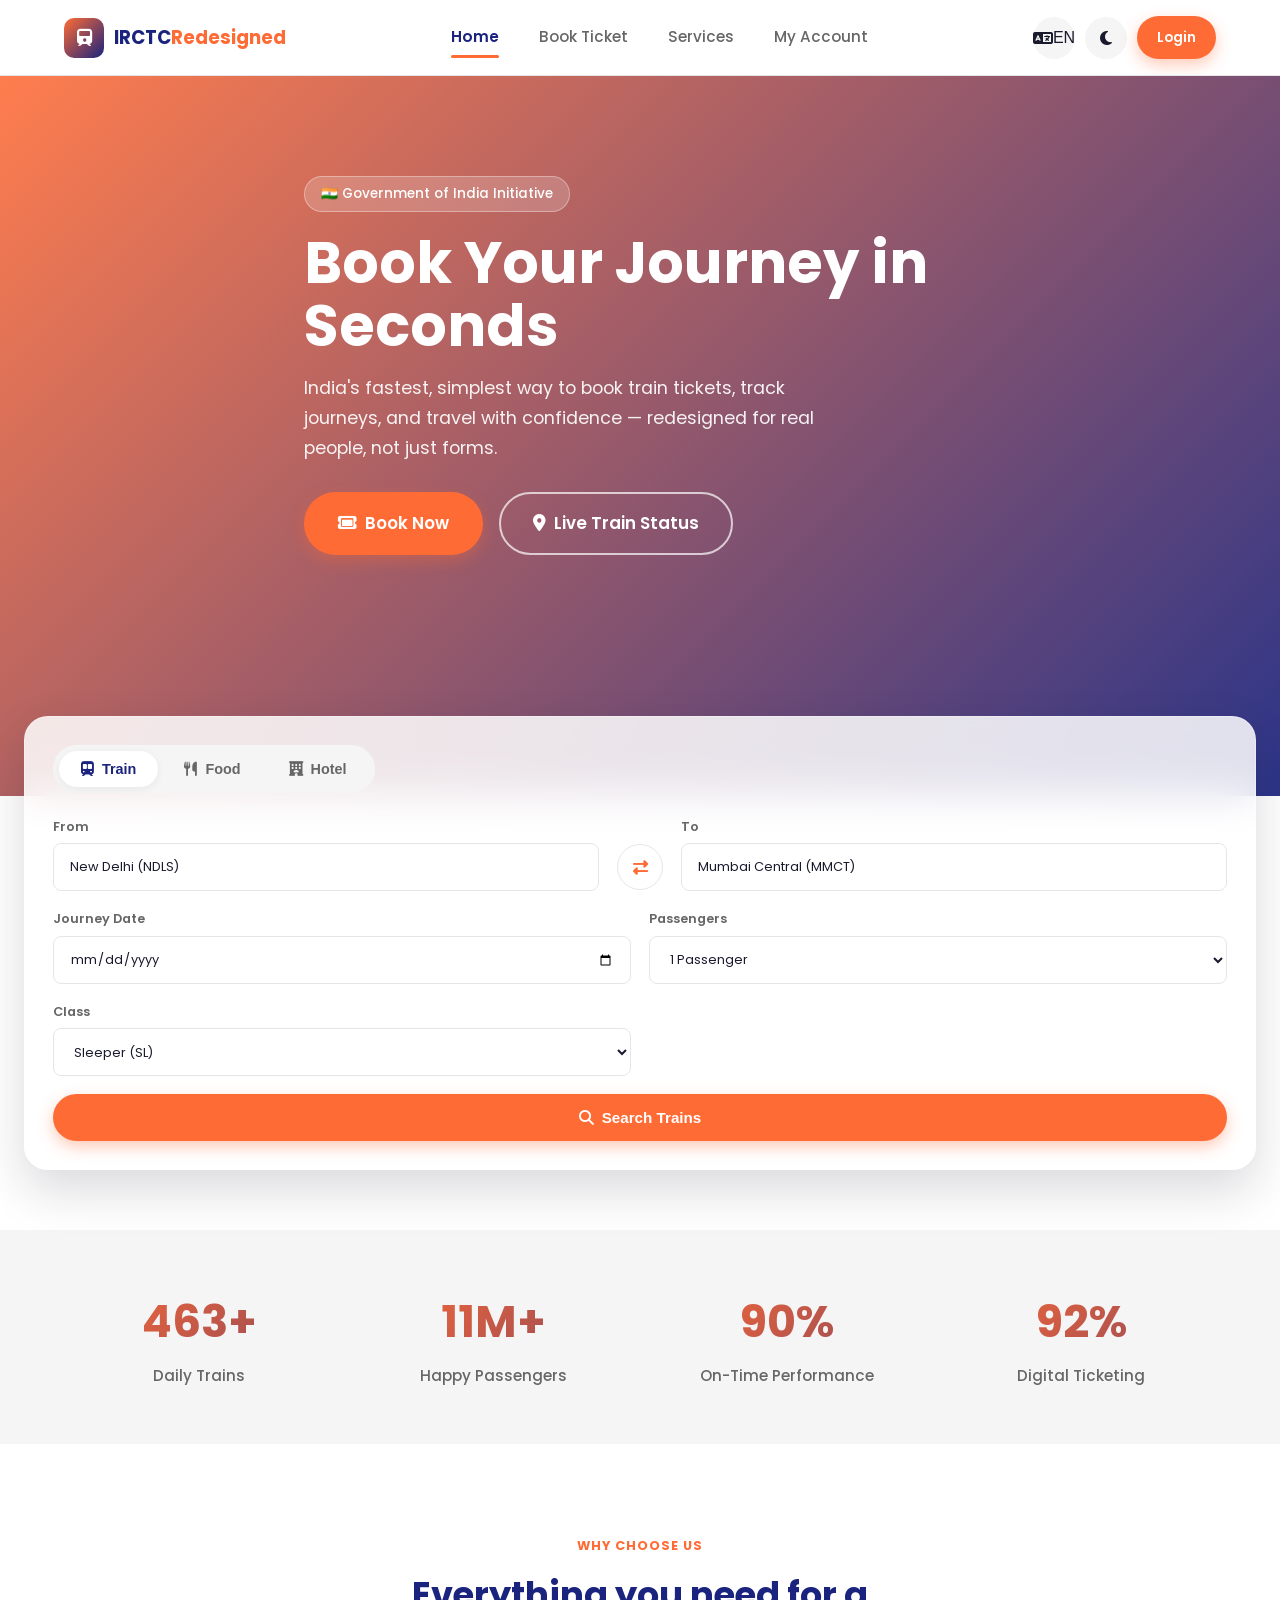
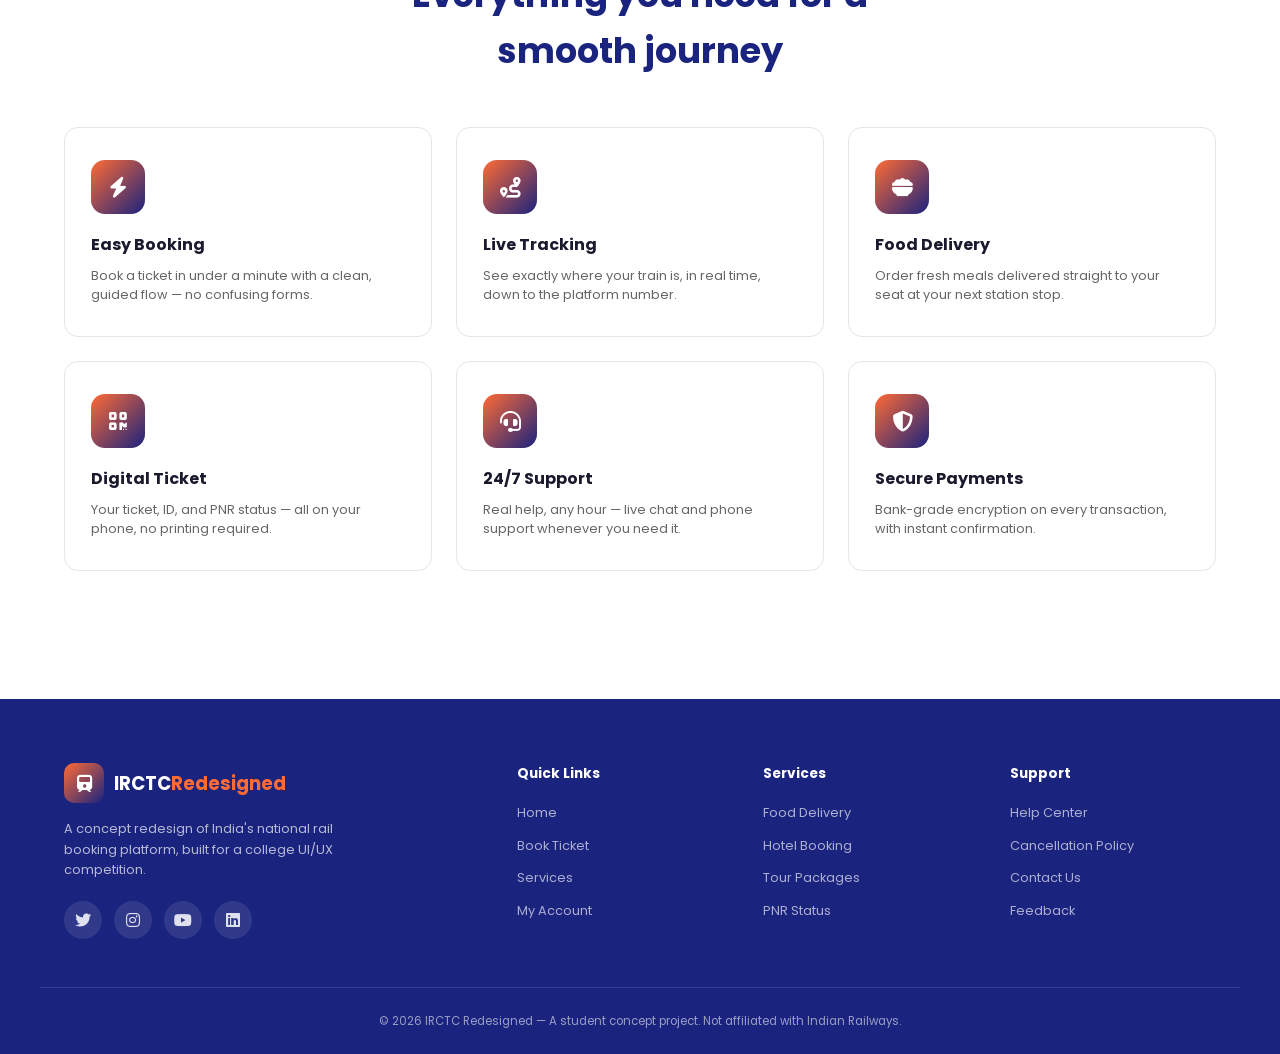
==== index.html @ b15ce3e0 "first commit" ====
<!DOCTYPE html>
<html lang="en">
<head>
<meta charset="UTF-8">
<meta name="viewport" content="width=device-width, initial-scale=1.0">
<title>IRCTC Redesigned | Book Your Journey in Seconds</title>
<meta name="description" content="A reimagined IRCTC experience — book trains, track journeys, order food and manage your account, all in one clean, fast interface.">
<link rel="preconnect" href="https://fonts.googleapis.com">
<link href="https://fonts.googleapis.com/css2?family=Poppins:wght@300;400;500;600;700;800&family=Space+Grotesk:wght@500;600;700&display=swap" rel="stylesheet">
<link rel="stylesheet" href="https://cdnjs.cloudflare.com/ajax/libs/font-awesome/6.5.1/css/all.min.css">
<link rel="stylesheet" href="style.css">
</head>
<body>

<!-- ===== HEADER ===== -->
<header class="site-header" id="siteHeader">
  <div class="header-inner container">
    <a href="index.html" class="logo">
      <span class="logo-icon"><i class="fa-solid fa-train"></i></span>
      <span class="logo-text">IRCTC<span class="logo-accent">Redesigned</span></span>
    </a>

    <nav class="main-nav" id="mainNav">
      <a href="index.html" class="nav-link active">Home</a>
      <a href="booking.html" class="nav-link">Book Ticket</a>
      <a href="services.html" class="nav-link">Services</a>
      <a href="profile.html" class="nav-link">My Account</a>
    </nav>

    <div class="header-actions">
      <button class="icon-btn" id="langToggle" title="Change language" aria-label="Change language">
        <i class="fa-solid fa-language"></i><span class="lang-label">EN</span>
      </button>
      <button class="icon-btn" id="themeToggle" title="Toggle dark mode" aria-label="Toggle dark mode">
        <i class="fa-solid fa-moon"></i>
      </button>
      <a href="profile.html" class="btn btn-primary btn-sm">Login</a>
      <button class="hamburger" id="hamburger" aria-label="Open menu">
        <span></span><span></span><span></span>
      </button>
    </div>
  </div>
</header>

<!-- ===== HERO ===== -->
<section class="hero" style="background-image: linear-gradient(135deg, rgba(255,107,53,0.88) 0%, rgba(26,35,126,0.92) 100%), url('https://images.unsplash.com/photo-1474487548417-781cb71495f3?w=1400');">
  <div class="container hero-inner">
    <span class="badge">🇮🇳 Government of India Initiative</span>
    <h1 class="hero-title">Book Your Journey<br>in Seconds</h1>
    <p class="hero-subtext">India's fastest, simplest way to book train tickets, track journeys, and travel with confidence — redesigned for real people, not just forms.</p>
    <div class="hero-cta">
      <a href="booking.html" class="btn btn-primary btn-lg"><i class="fa-solid fa-ticket"></i> Book Now</a>
      <a href="#live-status" class="btn btn-outline btn-lg"><i class="fa-solid fa-location-dot"></i> Live Train Status</a>
    </div>
  </div>
</section>

<!-- ===== SEARCH CARD ===== -->
<section class="search-section container">
  <div class="search-card" id="live-status">
    <div class="search-tabs" role="tablist">
      <button class="tab-btn active" data-tab="train">
        <i class="fa-solid fa-train-subway"></i> Train
      </button>
      <button class="tab-btn" data-tab="food">
        <i class="fa-solid fa-utensils"></i> Food
      </button>
      <button class="tab-btn" data-tab="hotel">
        <i class="fa-solid fa-hotel"></i> Hotel
      </button>
    </div>

    <form class="search-form" id="searchForm" data-tab-content="train">
      <div class="form-row swap-row">
        <div class="form-group">
          <label for="fromInput">From</label>
          <input type="text" id="fromInput" placeholder="Enter city or station" value="New Delhi (NDLS)" required>
        </div>
        <button type="button" class="swap-btn" id="swapBtn" aria-label="Swap stations">
          <i class="fa-solid fa-right-left"></i>
        </button>
        <div class="form-group">
          <label for="toInput">To</label>
          <input type="text" id="toInput" placeholder="Enter city or station" value="Mumbai Central (MMCT)" required>
        </div>
      </div>

      <div class="form-row">
        <div class="form-group">
          <label for="dateInput">Journey Date</label>
          <input type="date" id="dateInput" required>
        </div>
        <div class="form-group">
          <label for="passengerSelect">Passengers</label>
          <select id="passengerSelect">
            <option>1 Passenger</option>
            <option>2 Passengers</option>
            <option>3 Passengers</option>
            <option>4+ Passengers</option>
          </select>
        </div>
        <div class="form-group">
          <label for="classSelect">Class</label>
          <select id="classSelect">
            <option>Sleeper (SL)</option>
            <option>AC 3 Tier (3A)</option>
            <option>AC 2 Tier (2A)</option>
            <option>AC First Class (1A)</option>
            <option>General</option>
          </select>
        </div>
      </div>

      <button type="submit" class="btn btn-primary btn-block">
        <i class="fa-solid fa-magnifying-glass"></i> Search Trains
      </button>
    </form>

    <div class="search-form" data-tab-content="food" hidden>
      <div class="form-row">
        <div class="form-group">
          <label for="pnrInput">PNR Number</label>
          <input type="text" id="pnrInput" placeholder="10-digit PNR number">
        </div>
        <div class="form-group">
          <label for="stationInput">Delivery Station</label>
          <input type="text" id="stationInput" placeholder="e.g. Kanpur Central">
        </div>
      </div>
      <button type="submit" class="btn btn-primary btn-block"><i class="fa-solid fa-utensils"></i> Find Food Options</button>
    </div>

    <div class="search-form" data-tab-content="hotel" hidden>
      <div class="form-row">
        <div class="form-group">
          <label for="hotelCityInput">City</label>
          <input type="text" id="hotelCityInput" placeholder="Where are you staying?">
        </div>
        <div class="form-group">
          <label for="checkinInput">Check-in</label>
          <input type="date" id="checkinInput">
        </div>
      </div>
      <button type="submit" class="btn btn-primary btn-block"><i class="fa-solid fa-hotel"></i> Search Hotels</button>
    </div>
  </div>
</section>

<!-- ===== STATS ===== -->
<section class="stats-section">
  <div class="container stats-grid">
    <div class="stat-card">
      <span class="stat-number" data-target="500" data-suffix="+">0</span>
      <span class="stat-label">Daily Trains</span>
    </div>
    <div class="stat-card">
      <span class="stat-number" data-target="12" data-suffix="M+">0</span>
      <span class="stat-label">Happy Passengers</span>
    </div>
    <div class="stat-card">
      <span class="stat-number" data-target="98" data-suffix="%">0</span>
      <span class="stat-label">On-Time Performance</span>
    </div>
    <div class="stat-card">
      <span class="stat-number" data-target="100" data-suffix="%">0</span>
      <span class="stat-label">Digital Ticketing</span>
    </div>
  </div>
</section>

<!-- ===== FEATURES ===== -->
<section class="features-section container">
  <div class="section-heading">
    <span class="eyebrow">Why choose us</span>
    <h2>Everything you need for a smooth journey</h2>
  </div>
  <div class="features-grid">
    <div class="feature-card">
      <div class="feature-icon"><i class="fa-solid fa-bolt"></i></div>
      <h3>Easy Booking</h3>
      <p>Book a ticket in under a minute with a clean, guided flow — no confusing forms.</p>
    </div>
    <div class="feature-card">
      <div class="feature-icon"><i class="fa-solid fa-route"></i></div>
      <h3>Live Tracking</h3>
      <p>See exactly where your train is, in real time, down to the platform number.</p>
    </div>
    <div class="feature-card">
      <div class="feature-icon"><i class="fa-solid fa-bowl-food"></i></div>
      <h3>Food Delivery</h3>
      <p>Order fresh meals delivered straight to your seat at your next station stop.</p>
    </div>
    <div class="feature-card">
      <div class="feature-icon"><i class="fa-solid fa-qrcode"></i></div>
      <h3>Digital Ticket</h3>
      <p>Your ticket, ID, and PNR status — all on your phone, no printing required.</p>
    </div>
    <div class="feature-card">
      <div class="feature-icon"><i class="fa-solid fa-headset"></i></div>
      <h3>24/7 Support</h3>
      <p>Real help, any hour — live chat and phone support whenever you need it.</p>
    </div>
    <div class="feature-card">
      <div class="feature-icon"><i class="fa-solid fa-shield-halved"></i></div>
      <h3>Secure Payments</h3>
      <p>Bank-grade encryption on every transaction, with instant confirmation.</p>
    </div>
  </div>
</section>

<!-- ===== FOOTER ===== -->
<footer class="site-footer">
  <div class="container footer-grid">
    <div class="footer-brand">
      <a href="index.html" class="logo">
        <span class="logo-icon"><i class="fa-solid fa-train"></i></span>
        <span class="logo-text">IRCTC<span class="logo-accent">Redesigned</span></span>
      </a>
      <p>A concept redesign of India's national rail booking platform, built for a college UI/UX competition.</p>
      <div class="social-links">
        <a href="#" aria-label="Twitter"><i class="fa-brands fa-twitter"></i></a>
        <a href="#" aria-label="Instagram"><i class="fa-brands fa-instagram"></i></a>
        <a href="#" aria-label="YouTube"><i class="fa-brands fa-youtube"></i></a>
        <a href="#" aria-label="LinkedIn"><i class="fa-brands fa-linkedin"></i></a>
      </div>
    </div>
    <div class="footer-col">
      <h4>Quick Links</h4>
      <a href="index.html">Home</a>
      <a href="booking.html">Book Ticket</a>
      <a href="services.html">Services</a>
      <a href="profile.html">My Account</a>
    </div>
    <div class="footer-col">
      <h4>Services</h4>
      <a href="services.html">Food Delivery</a>
      <a href="services.html">Hotel Booking</a>
      <a href="services.html">Tour Packages</a>
      <a href="services.html">PNR Status</a>
    </div>
    <div class="footer-col">
      <h4>Support</h4>
      <a href="#">Help Center</a>
      <a href="#">Cancellation Policy</a>
      <a href="#">Contact Us</a>
      <a href="#">Feedback</a>
    </div>
  </div>
  <div class="footer-bottom container">
    <p>&copy; 2026 IRCTC Redesigned — A student concept project. Not affiliated with Indian Railways.</p>
  </div>
</footer>

<script src="main.js"></script>
</body>
</html>
---- style.css ----
/* ============================================
   IRCTC REDESIGNED — STYLESHEET
   Table of contents:
   1. Reset & Variables
   2. Base / Typography
   3. Buttons
   4. Header / Nav
   5. Hero (home) & Page Hero (inner pages)
   6. Search Card
   7. Stats
   8. Features
   9. Footer
   10. Booking Wizard
   11. Services Grid
   12. Profile Page
   13. Dark Mode
   14. Animations
   15. Responsive
   16. EXTRA UI ENHANCEMENTS ⭐ NEW
   ============================================ */
*,
*::before,
*::after {
  box-sizing: border-box;
  margin: 0;
  padding: 0;
}

html,
body {
  max-width: 100%;
  overflow-x: hidden !important;
  margin: 0;
  padding: 0;
  width: 100%;
}

:root {
  --primary: #FF6B35;
  --primary-dark: #E2542A;
  --secondary: #1A237E;
  --secondary-light: #2C3A9E;
  --success: #4CAF50;
  --bg: #FFFFFF;
  --bg-alt: #F5F5F5;
  --text: #1A1A2E;
  --text-muted: #666;
  --border: #E5E5EA;
  --gradient: linear-gradient(135deg, #FF6B35 0%, #1A237E 100%);
  --radius-sm: 8px;
  --radius-md: 14px;
  --radius-lg: 24px;
  --shadow-sm: 0 2px 8px rgba(26, 26, 46, 0.06);
  --shadow-md: 0 8px 24px rgba(26, 26, 46, 0.10);
  --shadow-lg: 0 20px 48px rgba(26, 26, 46, 0.16);
  --header-height: 76px;
  --transition: 0.25s ease;
}

body {
  font-family: 'Poppins', sans-serif;
  color: var(--text);
  background: var(--bg);
  line-height: 1.6;
  overflow-x: hidden !important;
  width: 100%;
  max-width: 100%;
  min-height: 100vh;
  padding: 0;
  margin: 0;
}

* {
  max-width: 100%;
}

.container,
.header-inner,
.hero-inner,
.footer-grid,
.footer-bottom {
  max-width: 1200px;
  width: 100%;
  margin: 0 auto;
  padding: 0 24px;
  box-sizing: border-box;
}

h1,
h2,
h3,
h4,
p,
a,
span,
li,
div {
  word-wrap: break-word;
  overflow-wrap: break-word;
  hyphens: auto;
  max-width: 100%;
}

img {
  max-width: 100%;
  height: auto;
  display: block;
}

a {
  color: inherit;
  text-decoration: none;
}

/* BUTTONS */
.btn {
  display: inline-flex;
  align-items: center;
  justify-content: center;
  gap: 8px;
  font-weight: 600;
  font-size: 0.95rem;
  padding: 13px 26px;
  border-radius: 999px;
  border: 2px solid transparent;
  cursor: pointer;
  transition: transform var(--transition), box-shadow var(--transition), background var(--transition);
  white-space: nowrap;
  max-width: 100%;
}

.btn:hover {
  transform: translateY(-2px);
}

.btn-primary {
  background: var(--primary);
  color: #fff;
  box-shadow: 0 6px 16px rgba(255, 107, 53, 0.35);
}

.btn-primary:hover {
  background: var(--primary-dark);
  box-shadow: 0 10px 22px rgba(255, 107, 53, 0.45);
}

.btn-outline {
  background: transparent;
  border-color: currentColor;
  color: var(--secondary);
}

.btn-outline:hover {
  background: var(--secondary);
  color: #fff;
}

.hero .btn-outline {
  color: #fff;
  border-color: rgba(255, 255, 255, 0.7);
}

.hero .btn-outline:hover {
  background: #fff;
  color: var(--secondary);
}

.btn-lg {
  padding: 16px 32px;
  font-size: 1.05rem;
}

.btn-sm {
  padding: 9px 18px;
  font-size: 0.85rem;
}

.btn-block {
  width: 100%;
  justify-content: center;
}

/* HEADER */
.site-header {
  position: sticky;
  top: 0;
  z-index: 100;
  height: var(--header-height);
  display: flex;
  align-items: center;
  background: rgba(255, 255, 255, 0.85);
  backdrop-filter: blur(14px);
  border-bottom: 1px solid var(--border);
  transition: box-shadow var(--transition), background var(--transition);
  width: 100%;
  max-width: 100%;
  overflow: hidden;
}

.header-inner {
  display: flex;
  align-items: center;
  justify-content: space-between;
  width: 100%;
  gap: 24px;
  padding: 0 24px;
  max-width: 1200px;
  margin: 0 auto;
  flex-wrap: nowrap;
}

.logo {
  display: flex;
  align-items: center;
  gap: 10px;
  font-weight: 700;
  font-size: 1.15rem;
  transition: transform 0.3s ease;
  flex-shrink: 0;
  max-width: 100%;
}

.logo:hover {
  transform: scale(1.05);
}

.logo-icon {
  width: 40px;
  height: 40px;
  display: flex;
  align-items: center;
  justify-content: center;
  background: var(--gradient);
  color: #fff;
  border-radius: 10px;
  font-size: 1.1rem;
  flex-shrink: 0;
}

.logo-accent {
  color: var(--primary);
}

.logo-text {
  color: var(--secondary);
  font-size: clamp(0.85rem, 2vw, 1.15rem);
  white-space: nowrap;
}

.main-nav {
  display: flex;
  gap: 8px;
  flex: 1;
  justify-content: center;
  flex-wrap: wrap;
}

.nav-link {
  position: relative;
  padding: 10px 16px;
  font-weight: 500;
  color: var(--text-muted);
  border-radius: 999px;
  transition: color var(--transition), background var(--transition);
  white-space: nowrap;
  font-size: clamp(0.7rem, 1.2vw, 0.95rem);
}

.nav-link::after {
  content: '';
  position: absolute;
  bottom: -2px;
  left: 50%;
  width: 0;
  height: 2px;
  background: var(--primary);
  transition: all 0.3s ease;
  transform: translateX(-50%);
}

.nav-link:hover::after {
  width: 60%;
}

.nav-link:hover {
  color: var(--secondary);
  background: var(--bg-alt);
}

.nav-link.active {
  color: var(--secondary);
  font-weight: 600;
}

.nav-link.active::after {
  content: '';
  position: absolute;
  left: 16px;
  right: 16px;
  bottom: 2px;
  height: 3px;
  border-radius: 3px;
  background: var(--primary);
  width: auto;
  transform: none;
}

.header-actions {
  display: flex;
  align-items: center;
  gap: 10px;
  flex-shrink: 0;
}

.icon-btn {
  display: flex;
  align-items: center;
  justify-content: center;
  background: var(--bg-alt);
  border: none;
  width: 42px;
  height: 42px;
  border-radius: 50%;
  color: var(--text);
  cursor: pointer;
  font-size: 1rem;
  transition: background var(--transition);
  flex-shrink: 0;
}

.icon-btn:hover {
  background: var(--border);
}

.hamburger {
  display: none;
  flex-direction: column;
  justify-content: center;
  gap: 5px;
  width: 42px;
  height: 42px;
  background: var(--bg-alt);
  border: none;
  border-radius: 10px;
  cursor: pointer;
  flex-shrink: 0;
}

.hamburger span {
  width: 20px;
  height: 2px;
  background: var(--text);
  margin: 0 auto;
  transition: transform var(--transition), opacity var(--transition);
}

.hamburger.open span:nth-child(1) {
  transform: translateY(7px) rotate(45deg);
}

.hamburger.open span:nth-child(2) {
  opacity: 0;
}

.hamburger.open span:nth-child(3) {
  transform: translateY(-7px) rotate(-45deg);
}

/* HERO */
.hero {
  background-size: cover;
  background-position: center;
  padding: 100px 0 140px;
  color: #fff;
  min-height: 80vh;
  width: 100%;
  max-width: 100%;
  overflow: hidden;
}

.hero-inner {
  max-width: 720px;
  padding: 0 24px;
  width: 100%;
}

.badge {
  display: inline-block;
  background: rgba(255, 255, 255, 0.18);
  border: 1px solid rgba(255, 255, 255, 0.35);
  padding: 6px 16px;
  border-radius: 999px;
  font-size: clamp(0.6rem, 1.2vw, 0.85rem);
  font-weight: 500;
  margin-bottom: 20px;
  animation: float 3s ease-in-out infinite;
  word-wrap: break-word;
  max-width: 100%;
}

.hero-title {
  font-size: clamp(1.8rem, 5vw, 3.6rem);
  margin-bottom: 16px;
  line-height: 1.1;
  word-wrap: break-word;
  max-width: 100%;
}

.hero-subtext {
  font-size: clamp(0.9rem, 1.5vw, 1.1rem);
  opacity: 0.92;
  max-width: 560px;
  margin-bottom: 28px;
  line-height: 1.7;
  word-wrap: break-word;
}

.hero-cta {
  display: flex;
  gap: 16px;
  flex-wrap: wrap;
  width: 100%;
}

.hero-cta .btn {
  flex: 0 1 auto;
}

.page-hero {
  background-size: cover;
  background-position: center;
  padding: 64px 0;
  color: #fff;
  width: 100%;
  max-width: 100%;
  overflow: hidden;
}

.page-hero h1 {
  font-size: clamp(1.6rem, 4vw, 2.6rem);
  margin-bottom: 8px;
}

.page-hero p {
  opacity: 0.92;
  font-size: clamp(0.9rem, 1.5vw, 1.05rem);
}

/* SEARCH CARD */
.search-section {
  margin-top: -80px;
  position: relative;
  z-index: 10;
  margin-bottom: 60px;
  padding: 0 24px;
  width: 100%;
  max-width: 100%;
}

.search-card {
  background: rgba(255, 255, 255, 0.85);
  backdrop-filter: blur(20px);
  border: 1px solid rgba(255, 255, 255, 0.3);
  border-radius: var(--radius-lg);
  box-shadow: var(--shadow-lg);
  padding: 28px;
  width: 100%;
  max-width: 100%;
  overflow: hidden;
}

.search-tabs {
  display: flex;
  gap: 4px;
  background: var(--bg-alt);
  padding: 6px;
  border-radius: 999px;
  width: fit-content;
  margin-bottom: 24px;
  flex-wrap: wrap;
  max-width: 100%;
}

.tab-btn {
  border: none;
  background: transparent;
  padding: 10px 22px;
  border-radius: 999px;
  font-weight: 600;
  font-size: clamp(0.7rem, 1.2vw, 0.9rem);
  color: var(--text-muted);
  cursor: pointer;
  display: flex;
  align-items: center;
  gap: 8px;
  transition: background var(--transition), color var(--transition);
  white-space: nowrap;
}

.tab-btn.active {
  background: #fff;
  color: var(--secondary);
  box-shadow: var(--shadow-sm);
}

.form-row {
  display: grid;
  grid-template-columns: 1fr 1fr;
  gap: 18px;
  margin-bottom: 18px;
  width: 100%;
}

.swap-row {
  grid-template-columns: 1fr auto 1fr;
  align-items: end;
}

.form-group {
  display: flex;
  flex-direction: column;
  gap: 6px;
  width: 100%;
  max-width: 100%;
}

.form-group label {
  font-size: clamp(0.7rem, 1vw, 0.82rem);
  font-weight: 600;
  color: var(--text-muted);
}

.form-group input,
.form-group select {
  font-family: 'Poppins', sans-serif;
  padding: 13px 16px;
  border: 1.5px solid var(--border);
  border-radius: var(--radius-sm);
  font-size: clamp(0.8rem, 1vw, 0.95rem);
  color: var(--text);
  background: #fff;
  transition: border-color var(--transition), box-shadow var(--transition), transform var(--transition);
  width: 100%;
  min-height: 48px;
  max-width: 100%;
}

.form-group input:focus,
.form-group select:focus {
  border-color: var(--primary);
  box-shadow: 0 0 0 4px rgba(255, 107, 53, 0.15);
  transform: scale(1.01);
}

.swap-btn {
  width: 46px;
  height: 46px;
  border-radius: 50%;
  border: 1.5px solid var(--border);
  background: #fff;
  color: var(--primary);
  cursor: pointer;
  font-size: 0.95rem;
  transition: transform var(--transition), background var(--transition);
  align-self: end;
  margin-bottom: 1px;
  display: flex;
  align-items: center;
  justify-content: center;
  flex-shrink: 0;
}

.swap-btn:hover {
  background: var(--bg-alt);
  transform: rotate(180deg);
}

/* STATS */
.stats-section {
  background: var(--bg-alt);
  padding: 56px 0;
  width: 100%;
  max-width: 100%;
  overflow: hidden;
}

.stats-grid {
  display: grid;
  grid-template-columns: repeat(4, 1fr);
  gap: 24px;
  text-align: center;
  padding: 0 24px;
  max-width: 1200px;
  margin: 0 auto;
  width: 100%;
}

.stat-card {
  display: flex;
  flex-direction: column;
  gap: 6px;
  width: 100%;
  max-width: 100%;
}

.stat-number {
  font-size: clamp(1.8rem, 4vw, 2.8rem);
  font-weight: 700;
  background: var(--gradient);
  -webkit-background-clip: text;
  -webkit-text-fill-color: transparent;
  background-clip: text;
  background-size: 200% 200%;
  animation: gradientShift 3s ease-in-out infinite;
}

.stat-label {
  color: var(--text-muted);
  font-weight: 500;
  font-size: clamp(0.75rem, 1.2vw, 0.95rem);
}

/* FEATURES */
.features-section {
  padding: 88px 0;
  width: 100%;
  max-width: 100%;
  overflow: hidden;
}

.section-heading {
  text-align: center;
  max-width: 560px;
  margin: 0 auto 48px;
  padding: 0 24px;
  width: 100%;
}

.eyebrow {
  display: inline-block;
  color: var(--primary);
  font-weight: 700;
  font-size: clamp(0.7rem, 1vw, 0.85rem);
  text-transform: uppercase;
  letter-spacing: 0.08em;
  margin-bottom: 10px;
}

.section-heading h2 {
  font-size: clamp(1.4rem, 3vw, 2.2rem);
  color: var(--secondary);
  word-wrap: break-word;
}

.section-heading p {
  font-size: clamp(0.85rem, 1.2vw, 1.05rem);
  color: var(--text-muted);
}

.features-grid {
  display: grid;
  grid-template-columns: repeat(3, 1fr);
  gap: 24px;
  padding: 0 24px;
  max-width: 1200px;
  margin: 0 auto;
  width: 100%;
}

.feature-card {
  background: #fff;
  border: 1.5px solid var(--border);
  border-radius: var(--radius-md);
  padding: 32px 26px;
  transition: all 0.4s cubic-bezier(0.4, 0, 0.2, 1);
  position: relative;
  width: 100%;
  max-width: 100%;
  overflow: hidden;
}

.feature-card::before {
  content: '';
  position: absolute;
  top: -1px;
  left: -1px;
  right: -1px;
  bottom: -1px;
  border-radius: inherit;
  background: var(--gradient);
  opacity: 0;
  transition: opacity 0.4s ease;
  z-index: -1;
}

.feature-card:hover {
  transform: translateY(-10px);
  box-shadow: 0 20px 60px rgba(255, 107, 53, 0.15);
  border-color: var(--primary);
}

.feature-card:hover::before {
  opacity: 1;
}

.feature-icon {
  width: 54px;
  height: 54px;
  border-radius: 14px;
  background: var(--gradient);
  color: #fff;
  display: flex;
  align-items: center;
  justify-content: center;
  font-size: 1.3rem;
  margin-bottom: 18px;
  flex-shrink: 0;
}

.feature-card h3 {
  font-size: clamp(1rem, 1.2vw, 1.1rem);
  margin-bottom: 8px;
}

.feature-card p {
  color: var(--text-muted);
  font-size: clamp(0.8rem, 1vw, 0.92rem);
  line-height: 1.5;
}

/* SERVICES */
.services-grid-section {
  padding: 64px 0 96px;
  width: 100%;
  max-width: 100%;
  overflow: hidden;
}

.services-grid {
  display: grid;
  grid-template-columns: repeat(3, 1fr);
  gap: 24px;
  padding: 0 24px;
  max-width: 1200px;
  margin: 0 auto;
  width: 100%;
}

.service-card {
  position: relative;
  background: #fff;
  border: 1.5px solid var(--border);
  border-radius: var(--radius-md);
  padding: 32px 26px;
  transition: all 0.4s cubic-bezier(0.4, 0, 0.2, 1);
  width: 100%;
  max-width: 100%;
  overflow: hidden;
}

.service-card::before {
  content: '';
  position: absolute;
  top: -1px;
  left: -1px;
  right: -1px;
  bottom: -1px;
  border-radius: inherit;
  background: var(--gradient);
  opacity: 0;
  transition: opacity 0.4s ease;
  z-index: -1;
}

.service-card:hover {
  transform: translateY(-6px);
  box-shadow: var(--shadow-md);
}

.service-card:hover::before {
  opacity: 1;
}

.service-badge {
  position: absolute;
  top: 20px;
  right: 20px;
  font-size: clamp(0.6rem, 0.8vw, 0.72rem);
  font-weight: 700;
  padding: 4px 12px;
  border-radius: 999px;
}

.badge-popular {
  background: rgba(255, 107, 53, 0.14);
  color: var(--primary);
}

.badge-new {
  background: rgba(76, 175, 80, 0.14);
  color: var(--success);
}

.badge-used {
  background: rgba(26, 35, 126, 0.1);
  color: var(--secondary);
}

.service-icon {
  width: 56px;
  height: 56px;
  border-radius: 16px;
  background: var(--gradient);
  color: #fff;
  display: flex;
  align-items: center;
  justify-content: center;
  font-size: 1.4rem;
  margin-bottom: 20px;
  flex-shrink: 0;
}

.service-card h3 {
  font-size: clamp(1rem, 1.2vw, 1.15rem);
  margin-bottom: 10px;
}

.service-card p {
  color: var(--text-muted);
  font-size: clamp(0.8rem, 1vw, 0.92rem);
  margin-bottom: 18px;
  line-height: 1.5;
}

.service-link {
  font-weight: 600;
  color: var(--primary);
  display: inline-flex;
  gap: 6px;
  align-items: center;
  font-size: clamp(0.8rem, 1vw, 0.9rem);
}

.service-link:hover {
  text-decoration: underline;
}

/* FOOTER */
.site-footer {
  background: var(--secondary);
  color: rgba(255, 255, 255, 0.85);
  padding: 64px 0 0;
  margin-top: 40px;
  width: 100%;
  max-width: 100%;
  overflow: hidden;
}

.footer-grid {
  display: grid;
  grid-template-columns: 2fr 1fr 1fr 1fr;
  gap: 40px;
  padding-bottom: 48px;
  border-bottom: 1px solid rgba(255, 255, 255, 0.12);
  max-width: 1200px;
  margin: 0 auto;
  padding-left: 24px;
  padding-right: 24px;
  width: 100%;
}

.footer-brand p {
  margin: 16px 0 20px;
  font-size: clamp(0.8rem, 1vw, 0.9rem);
  opacity: 0.8;
  max-width: 320px;
}

.site-footer .logo-text {
  color: #fff;
}

.social-links {
  display: flex;
  gap: 12px;
  flex-wrap: wrap;
}

.social-links a {
  width: 38px;
  height: 38px;
  border-radius: 50%;
  background: rgba(255, 255, 255, 0.1);
  display: flex;
  align-items: center;
  justify-content: center;
  transition: background var(--transition), transform var(--transition);
}

.social-links a:hover {
  background: var(--primary);
  transform: translateY(-3px);
}

.footer-col h4 {
  color: #fff;
  font-size: clamp(0.85rem, 1vw, 0.95rem);
  margin-bottom: 18px;
}

.footer-col a {
  display: block;
  font-size: clamp(0.8rem, 0.9vw, 0.9rem);
  margin-bottom: 12px;
  opacity: 0.75;
  transition: all 0.3s ease;
}

.footer-col a:hover {
  opacity: 1;
  padding-left: 8px;
  color: var(--primary);
}

.footer-bottom {
  padding: 24px 24px;
  text-align: center;
  font-size: clamp(0.7rem, 0.9vw, 0.85rem);
  opacity: 0.65;
  max-width: 1200px;
  margin: 0 auto;
  width: 100%;
}

/* BOOKING WIZARD */
.booking-section {
  padding: 56px 0 88px;
  width: 100%;
  max-width: 100%;
  overflow: hidden;
}

.booking-card {
  max-width: 780px;
  margin: 0 auto;
  background: #fff;
  border-radius: var(--radius-lg);
  box-shadow: var(--shadow-lg);
  padding: 40px;
  width: calc(100% - 48px);
  max-width: 780px;
}

.step-indicator {
  display: flex;
  align-items: center;
  margin-bottom: 40px;
  flex-wrap: wrap;
}

.step {
  display: flex;
  flex-direction: column;
  align-items: center;
  gap: 8px;
  flex-shrink: 0;
}

.step-circle {
  width: 38px;
  height: 38px;
  border-radius: 50%;
  background: var(--bg-alt);
  color: var(--text-muted);
  display: flex;
  align-items: center;
  justify-content: center;
  font-weight: 700;
  font-size: 0.9rem;
  transition: background var(--transition), color var(--transition);
}

.step-label {
  font-size: clamp(0.65rem, 0.9vw, 0.78rem);
  color: var(--text-muted);
  font-weight: 500;
  white-space: nowrap;
}

.step.active .step-circle,
.step.completed .step-circle {
  background: var(--primary);
  color: #fff;
}

.step.active .step-label,
.step.completed .step-label {
  color: var(--secondary);
  font-weight: 600;
}

.step-line {
  flex: 1;
  height: 2px;
  background: var(--border);
  margin: 0 8px 22px;
}

.wizard-step {
  display: none;
  animation: fadeIn 0.35s ease;
}

.wizard-step.active {
  display: block;
}

.wizard-step h2 {
  font-size: clamp(1.1rem, 1.5vw, 1.3rem);
  margin-bottom: 22px;
  color: var(--secondary);
}

.wizard-nav {
  display: flex;
  justify-content: space-between;
  margin-top: 28px;
  gap: 12px;
  flex-wrap: wrap;
}

/* PROFILE PAGE */
.profile-section {
  padding: 56px 0 96px;
  max-width: 900px;
  margin: 0 auto;
  width: calc(100% - 48px);
}

.profile-header-card {
  display: flex;
  align-items: center;
  gap: 22px;
  background: #fff;
  border: 1.5px solid var(--border);
  border-radius: var(--radius-lg);
  padding: 28px;
  margin-bottom: 28px;
  box-shadow: var(--shadow-sm);
  flex-wrap: wrap;
  width: 100%;
  max-width: 100%;
}

.profile-avatar {
  width: 84px;
  height: 84px;
  border-radius: 50%;
  flex-shrink: 0;
}

.profile-info {
  flex: 1;
  min-width: 200px;
}

.profile-info h2 {
  font-size: clamp(1.1rem, 1.5vw, 1.3rem);
  margin-bottom: 6px;
}

.profile-info p {
  color: var(--text-muted);
  font-size: clamp(0.8rem, 1vw, 0.9rem);
  display: flex;
  align-items: center;
  gap: 8px;
  margin-bottom: 4px;
  flex-wrap: wrap;
}

.profile-tabs {
  display: flex;
  gap: 8px;
  border-bottom: 1.5px solid var(--border);
  margin-bottom: 32px;
  flex-wrap: wrap;
}

.profile-tab-btn {
  background: none;
  border: none;
  padding: 12px 4px;
  margin-right: 24px;
  font-weight: 600;
  font-size: clamp(0.85rem, 1vw, 0.95rem);
  color: var(--text-muted);
  cursor: pointer;
  border-bottom: 3px solid transparent;
  transition: color var(--transition), border-color var(--transition);
  white-space: nowrap;
}

.profile-tab-btn.active {
  color: var(--secondary);
  border-color: var(--primary);
}

.profile-tab-panel {
  display: none;
  animation: fadeIn 0.35s ease;
}

.profile-tab-panel.active {
  display: block;
}

.profile-stats-grid {
  display: grid;
  grid-template-columns: repeat(3, 1fr);
  gap: 20px;
}

.profile-stat-card {
  background: #fff;
  border: 1.5px solid var(--border);
  border-radius: var(--radius-md);
  padding: 26px;
  display: flex;
  flex-direction: column;
  gap: 8px;
  width: 100%;
}

.profile-stat-icon {
  width: 44px;
  height: 44px;
  border-radius: 12px;
  background: var(--gradient);
  color: #fff;
  display: flex;
  align-items: center;
  justify-content: center;
  margin-bottom: 6px;
}

.profile-stat-number {
  font-size: clamp(1.3rem, 1.8vw, 1.6rem);
  font-weight: 700;
  color: var(--secondary);
}

.profile-stat-label {
  color: var(--text-muted);
  font-size: clamp(0.8rem, 1vw, 0.88rem);
}

/* DARK MODE */
body.dark-mode {
  --bg: #12121F;
  --bg-alt: #1B1B2E;
  --text: #F0F0F5;
  --text-muted: #A0A0B8;
  --border: #2C2C44;
}

body.dark-mode .site-header {
  background: rgba(18, 18, 31, 0.85);
}

body.dark-mode .search-card,
body.dark-mode .feature-card,
body.dark-mode .service-card,
body.dark-mode .booking-card,
body.dark-mode .profile-header-card,
body.dark-mode .profile-stat-card,
body.dark-mode .booking-history-card,
body.dark-mode .train-card {
  background: var(--bg-alt);
}

body.dark-mode .form-group input,
body.dark-mode .form-group select {
  background: var(--bg);
  color: var(--text);
}

body.dark-mode .tab-btn.active {
  background: var(--bg);
}

body.dark-mode .icon-btn {
  background: var(--bg-alt);
  color: var(--text);
}

body.dark-mode #themeToggle i::before {
  content: "\f185";
}

body.dark-mode .feature-card::before,
body.dark-mode .service-card::before {
  display: none;
}

body.dark-mode .feature-card:hover,
body.dark-mode .service-card:hover {
  border-color: var(--primary);
  box-shadow: 0 20px 60px rgba(255, 107, 53, 0.1);
}

/* ANIMATIONS */
@keyframes fadeIn {
  from {
    opacity: 0;
    transform: translateY(10px);
  }
  to {
    opacity: 1;
    transform: translateY(0);
  }
}

@keyframes float {
  0%,
  100% {
    transform: translateY(0);
  }
  50% {
    transform: translateY(-5px);
  }
}

@keyframes gradientShift {
  0%,
  100% {
    background-position: 0% 50%;
  }
  50% {
    background-position: 100% 50%;
  }
}

/* ============================================
   RESPONSIVE - COMPLETE FIXES
   ============================================ */

/* TABLET */
@media (max-width: 1024px) {
  .features-grid,
  .services-grid {
    grid-template-columns: repeat(2, 1fr);
  }
  .footer-grid {
    grid-template-columns: 1fr 1fr;
  }
  .stats-grid {
    gap: 16px;
  }
  .hero-title {
    font-size: clamp(2rem, 4vw, 2.8rem);
  }
}

/* MOBILE LARGE */
@media (max-width: 767px) {
  .container,
  .header-inner,
  .hero-inner,
  .stats-grid,
  .features-grid,
  .services-grid,
  .footer-grid {
    padding-left: 16px !important;
    padding-right: 16px !important;
  }

  .main-nav {
    position: fixed;
    top: var(--header-height);
    left: 0;
    right: 0;
    background: #fff;
    flex-direction: column;
    padding: 16px 20px;
    box-shadow: var(--shadow-md);
    transform: translateY(-150%);
    opacity: 0;
    transition: transform var(--transition), opacity var(--transition);
    z-index: 99;
    gap: 4px;
  }
  .main-nav.open {
    transform: translateY(0);
    opacity: 1;
  }
  .nav-link {
    width: 100%;
    padding: 12px 16px;
    white-space: normal;
    font-size: 1rem;
    text-align: center;
  }
  .nav-link.active::after {
    display: none;
  }
  .nav-link.active {
    background: var(--bg-alt);
  }
  .hamburger {
    display: flex;
  }
  .icon-btn .lang-label {
    display: none;
  }
  .header-actions .btn-sm {
    display: none;
  }
  .header-inner {
    padding: 0 16px;
    gap: 12px;
  }
  .logo {
    font-size: 0.95rem;
  }
  .logo-icon {
    width: 34px;
    height: 34px;
    font-size: 0.9rem;
  }
  .logo-text {
    font-size: 0.85rem;
  }

  .hero {
    padding: 60px 0 100px;
    min-height: auto;
  }
  .hero-inner {
    max-width: 100%;
    padding: 0 16px;
  }
  .hero-title {
    font-size: clamp(1.8rem, 5vw, 2.2rem);
  }
  .hero-subtext {
    font-size: 0.95rem;
  }
  .hero-cta {
    flex-direction: column;
    align-items: stretch;
  }
  .hero-cta .btn {
    width: 100%;
    justify-content: center;
    white-space: normal;
    text-align: center;
    padding: 12px 20px;
  }

  .page-hero {
    padding: 40px 0;
  }
  .page-hero h1 {
    font-size: clamp(1.4rem, 4vw, 1.8rem);
  }
  .page-hero p {
    font-size: 0.9rem;
  }

  .search-section {
    margin-top: -50px;
    margin-bottom: 40px;
    padding: 0 16px;
  }
  .search-card {
    padding: 16px;
  }
  .search-tabs {
    width: 100%;
    border-radius: 12px;
    padding: 4px;
    justify-content: center;
  }
  .tab-btn {
    font-size: 0.7rem;
    padding: 8px 10px;
    flex: 1;
    justify-content: center;
    white-space: normal;
    text-align: center;
    min-width: 0;
  }
  .tab-btn i {
    margin-right: 4px;
  }
  .form-row,
  .swap-row {
    grid-template-columns: 1fr;
    gap: 12px;
  }
  .swap-btn {
    justify-self: center;
    transform: rotate(90deg);
    margin: -4px 0;
    width: 40px;
    height: 40px;
  }
  .swap-btn:hover {
    transform: rotate(270deg);
  }
  .form-group label {
    font-size: 0.75rem;
  }
  .form-group input,
  .form-group select {
    padding: 10px 14px;
    font-size: 0.85rem;
    min-height: 42px;
  }

  .stats-section {
    padding: 32px 0;
  }
  .stats-grid {
    grid-template-columns: repeat(2, 1fr);
    gap: 16px;
    padding: 0 16px;
  }
  .stat-number {
    font-size: clamp(1.6rem, 4vw, 2rem);
  }
  .stat-label {
    font-size: 0.8rem;
  }

  .features-section {
    padding: 48px 0;
  }
  .section-heading {
    margin: 0 auto 32px;
    padding: 0 16px;
  }
  .section-heading h2 {
    font-size: clamp(1.4rem, 3vw, 1.8rem);
  }
  .section-heading p {
    font-size: 0.85rem;
  }
  .features-grid,
  .services-grid {
    grid-template-columns: 1fr;
    gap: 16px;
    padding: 0 16px;
  }
  .feature-card {
    padding: 24px 18px;
  }

  .footer-grid {
    grid-template-columns: 1fr;
    gap: 24px;
    padding-left: 16px;
    padding-right: 16px;
  }
  .footer-bottom {
    font-size: 0.75rem;
    padding: 16px;
  }

  .profile-section {
    width: calc(100% - 32px);
    padding: 32px 0 64px;
  }
  .profile-stats-grid {
    grid-template-columns: 1fr;
  }
  .profile-header-card {
    padding: 20px;
    flex-direction: column;
    text-align: center;
  }
  .profile-info {
    text-align: center;
  }
  .profile-info p {
    justify-content: center;
  }
  .booking-card {
    padding: 20px 16px;
    width: calc(100% - 32px);
  }
  .step-label {
    display: none;
  }
  .step-line {
    margin-bottom: 0;
  }
  .wizard-step h2 {
    font-size: 1.1rem;
  }
  .booking-history-card {
    flex-direction: column;
    align-items: flex-start;
  }
}

/* MOBILE SMALL */
@media (max-width: 480px) {
  .container,
  .header-inner,
  .hero-inner,
  .stats-grid,
  .features-grid,
  .services-grid,
  .footer-grid,
  .search-section,
  .profile-section {
    padding-left: 12px !important;
    padding-right: 12px !important;
  }

  .hero-title {
    font-size: 1.6rem !important;
  }
  .hero-subtext {
    font-size: 0.85rem !important;
  }
  .hero {
    padding: 50px 0 80px !important;
  }
  .search-card {
    padding: 12px !important;
  }
  .tab-btn {
    font-size: 0.6rem !important;
    padding: 6px 8px !important;
  }
  .tab-btn i {
    display: none;
  }
  .stat-number {
    font-size: 1.4rem !important;
  }
  .stat-label {
    font-size: 0.7rem !important;
  }
  .feature-card {
    padding: 18px 14px !important;
  }
  .feature-card h3 {
    font-size: 1rem !important;
  }
  .feature-card p {
    font-size: 0.8rem !important;
  }
  .service-card {
    padding: 20px 16px !important;
  }
  .service-card h3 {
    font-size: 1rem !important;
  }
  .service-card p {
    font-size: 0.8rem !important;
  }
  .section-heading h2 {
    font-size: 1.3rem !important;
  }
  .logo {
    font-size: 0.8rem !important;
  }
  .logo-icon {
    width: 28px !important;
    height: 28px !important;
    font-size: 0.7rem !important;
  }
  .logo-text {
    font-size: 0.75rem !important;
  }
  .btn {
    padding: 10px 16px !important;
    font-size: 0.8rem !important;
    white-space: normal !important;
  }
  .btn-lg {
    padding: 12px 20px !important;
    font-size: 0.85rem !important;
  }
  .badge {
    font-size: 0.6rem !important;
    padding: 4px 12px !important;
  }
  .form-group input,
  .form-group select {
    padding: 8px 12px !important;
    font-size: 0.8rem !important;
    min-height: 38px !important;
  }
  .profile-avatar {
    width: 60px !important;
    height: 60px !important;
  }
  .profile-header-card {
    padding: 16px !important;
  }
  .profile-tab-btn {
    font-size: 0.8rem !important;
    margin-right: 12px !important;
    padding: 8px 4px !important;
  }
  .footer-grid {
    gap: 16px !important;
  }
  .footer-col a {
    font-size: 0.8rem !important;
  }
  .social-links a {
    width: 32px !important;
    height: 32px !important;
  }
  .step-circle {
    width: 30px !important;
    height: 30px !important;
    font-size: 0.7rem !important;
  }
  .booking-card {
    padding: 16px 12px !important;
  }
  .hero-cta .btn {
    font-size: 0.8rem !important;
    padding: 10px 16px !important;
  }
}
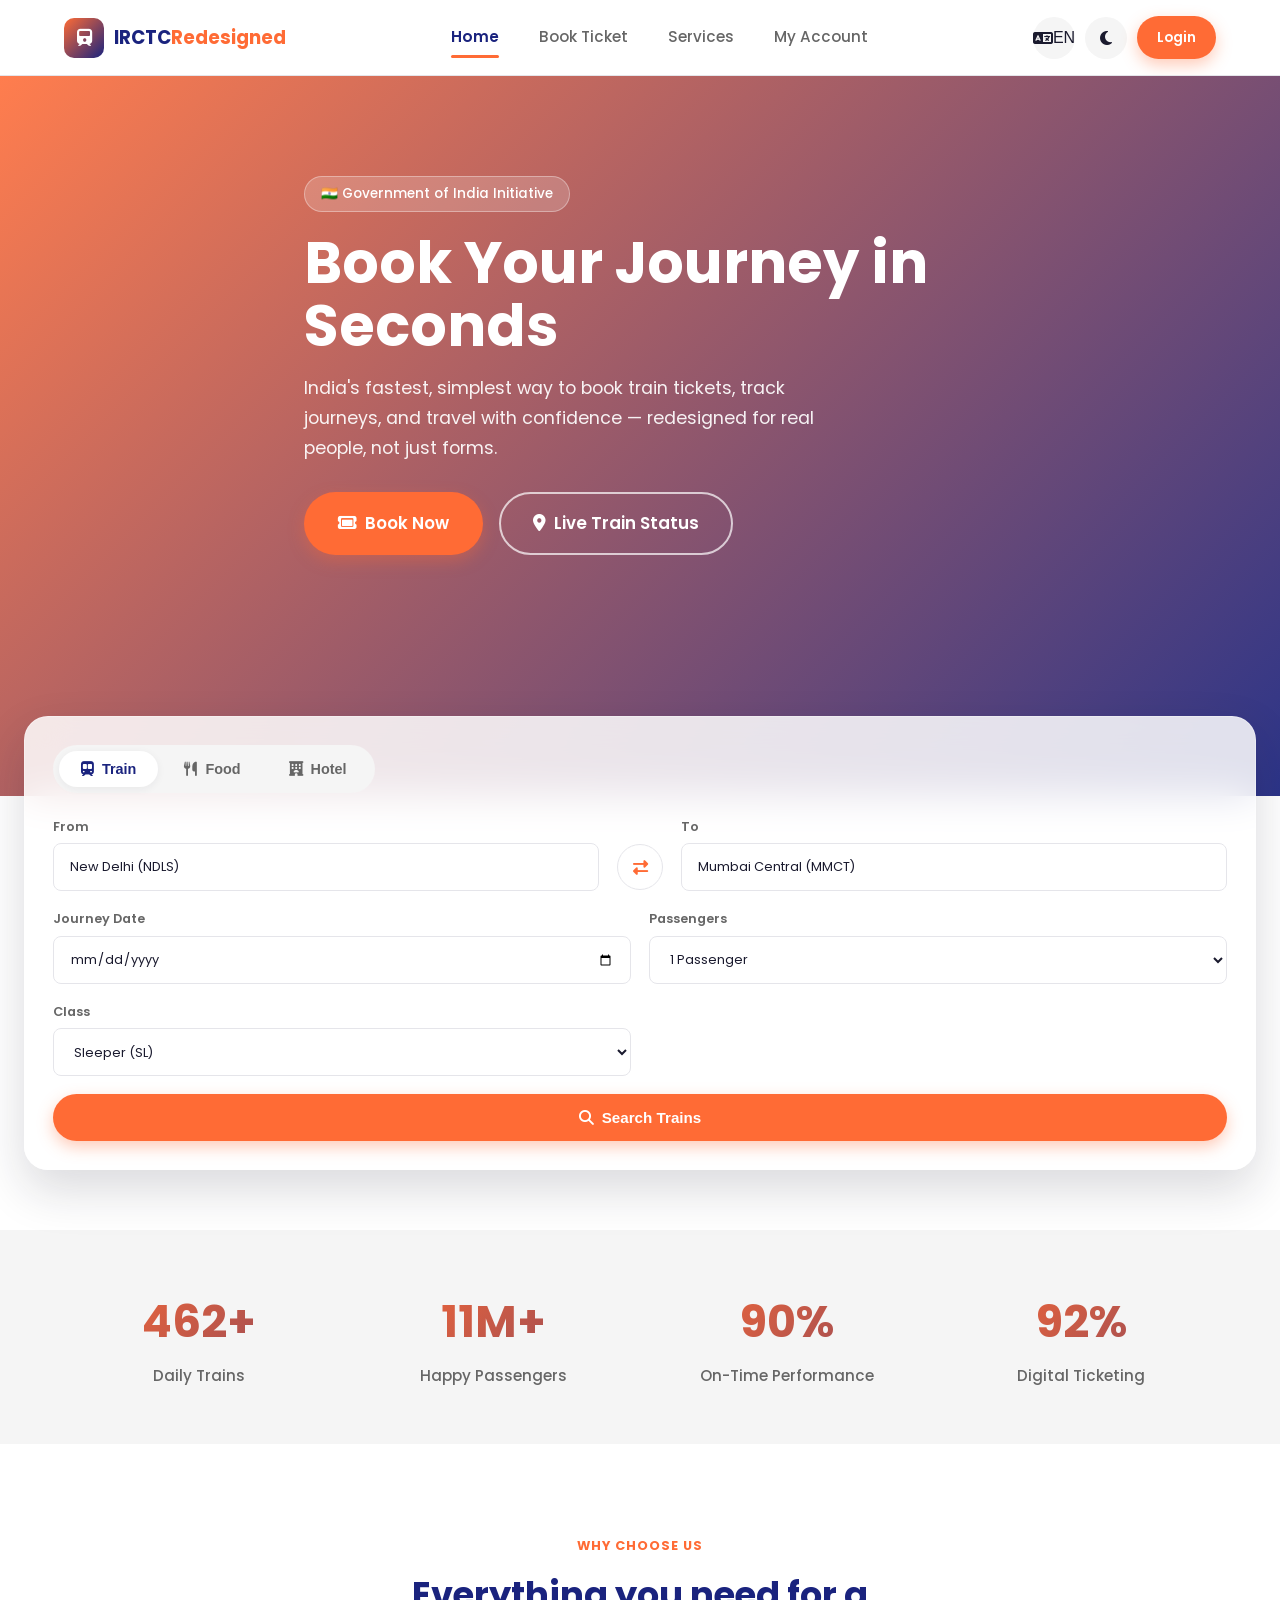
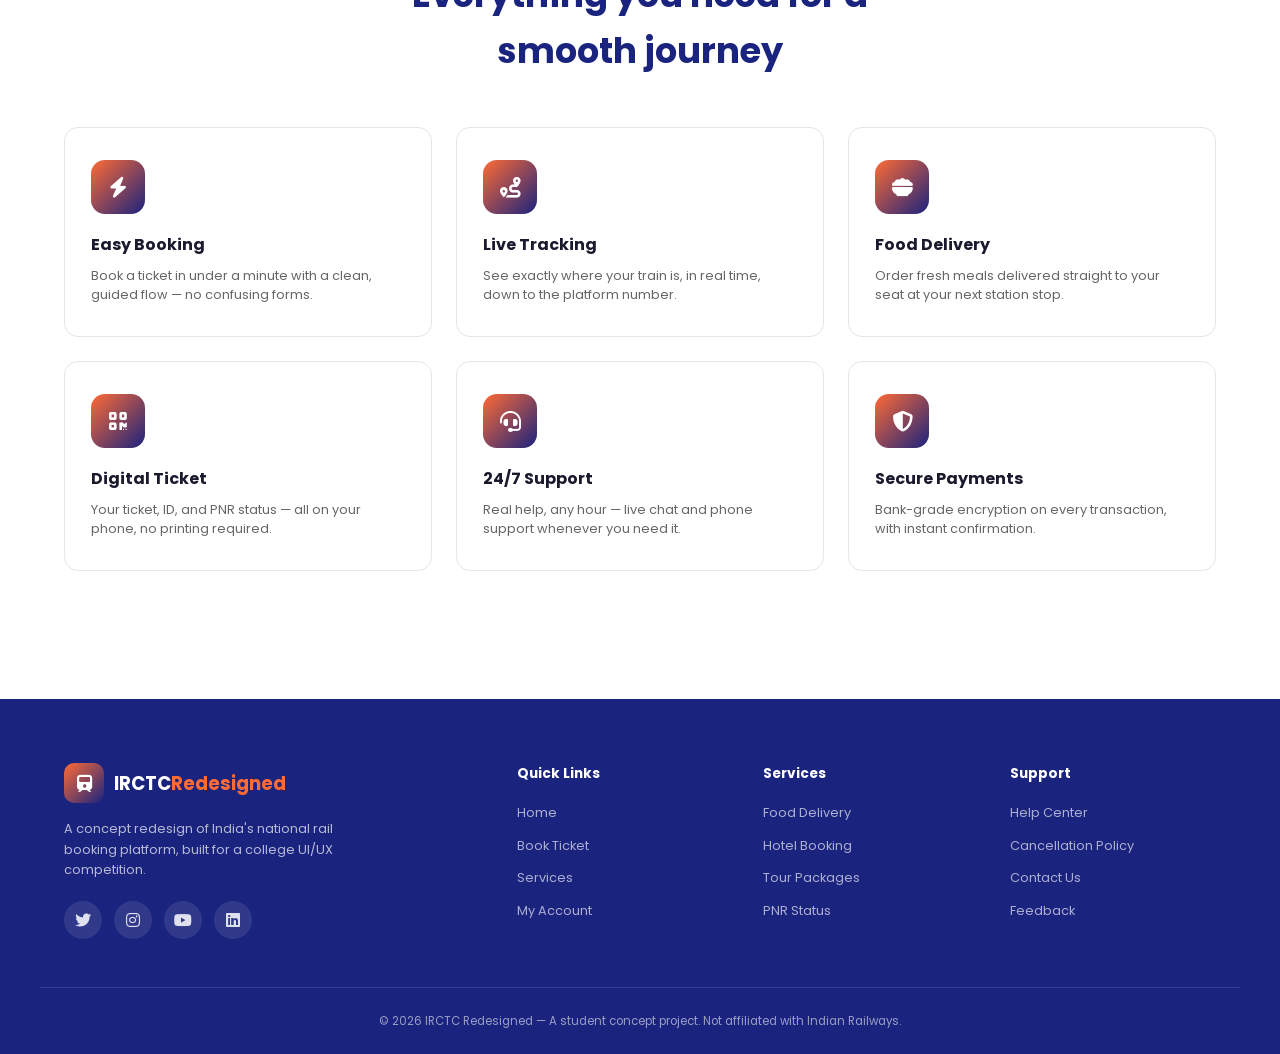
==== commit ab48e3ac: "Final update: Fixed mobile navigation - all links visible" ====
--- a/index.html
+++ b/index.html
@@ -1,4 +1,3 @@
-
 <!DOCTYPE html>
 <html lang="en">
 <head>
@@ -12,15 +11,17 @@
 <link rel="stylesheet" href="style.css">
 </head>
 <body>
-
 <!-- ===== HEADER ===== -->
 <header class="site-header" id="siteHeader">
   <div class="header-inner container">
+
+    <!-- LOGO -->
     <a href="index.html" class="logo">
       <span class="logo-icon"><i class="fa-solid fa-train"></i></span>
       <span class="logo-text">IRCTC<span class="logo-accent">Redesigned</span></span>
     </a>
 
+    <!-- NAVIGATION -->
     <nav class="main-nav" id="mainNav">
       <a href="index.html" class="nav-link active">Home</a>
       <a href="booking.html" class="nav-link">Book Ticket</a>
@@ -28,21 +29,26 @@
       <a href="profile.html" class="nav-link">My Account</a>
     </nav>
 
+    <!-- RIGHT SIDE ACTIONS -->
     <div class="header-actions">
-      <button class="icon-btn" id="langToggle" title="Change language" aria-label="Change language">
+      <button class="icon-btn" id="langToggle" title="Change language">
         <i class="fa-solid fa-language"></i><span class="lang-label">EN</span>
       </button>
-      <button class="icon-btn" id="themeToggle" title="Toggle dark mode" aria-label="Toggle dark mode">
+      <button class="icon-btn" id="themeToggle" title="Toggle dark mode">
         <i class="fa-solid fa-moon"></i>
       </button>
       <a href="profile.html" class="btn btn-primary btn-sm">Login</a>
+
+      <!-- HAMBURGER BUTTON -->
       <button class="hamburger" id="hamburger" aria-label="Open menu">
-        <span></span><span></span><span></span>
-      </button>
-    </div>
+        <span></span>
+        <span></span>
+        <span></span>
+      </button>
+    </div>
+
   </div>
 </header>
-
 <!-- ===== HERO ===== -->
 <section class="hero" style="background-image: linear-gradient(135deg, rgba(255,107,53,0.88) 0%, rgba(26,35,126,0.92) 100%), url('https://images.unsplash.com/photo-1474487548417-781cb71495f3?w=1400');">
   <div class="container hero-inner">
@@ -251,7 +257,6 @@
     <p>&copy; 2026 IRCTC Redesigned — A student concept project. Not affiliated with Indian Railways.</p>
   </div>
 </footer>
-
 <script src="main.js"></script>
 </body>
 </html>
--- a/style.css
+++ b/style.css
@@ -1,77 +1,63 @@
 /* ============================================
-   IRCTC REDESIGNED — STYLESHEET
-   Table of contents:
-   1. Reset & Variables
-   2. Base / Typography
-   3. Buttons
-   4. Header / Nav
-   5. Hero (home) & Page Hero (inner pages)
-   6. Search Card
-   7. Stats
-   8. Features
-   9. Footer
-   10. Booking Wizard
-   11. Services Grid
-   12. Profile Page
-   13. Dark Mode
-   14. Animations
-   15. Responsive
-   16. EXTRA UI ENHANCEMENTS ⭐ NEW
+   IRCTC REDESIGNED — STYLESHEET (COMPLETE FIX)
    ============================================ */
+
+/* 1. RESET & VARIABLES */
 *,
 *::before,
 *::after {
-  box-sizing: border-box;
-  margin: 0;
-  padding: 0;
+    box-sizing: border-box;
+    margin: 0;
+    padding: 0;
 }
 
 html,
 body {
-  max-width: 100%;
-  overflow-x: hidden !important;
-  margin: 0;
-  padding: 0;
-  width: 100%;
+    max-width: 100%;
+    overflow-x: hidden !important;
+    margin: 0;
+    padding: 0;
+    width: 100%;
 }
 
 :root {
-  --primary: #FF6B35;
-  --primary-dark: #E2542A;
-  --secondary: #1A237E;
-  --secondary-light: #2C3A9E;
-  --success: #4CAF50;
-  --bg: #FFFFFF;
-  --bg-alt: #F5F5F5;
-  --text: #1A1A2E;
-  --text-muted: #666;
-  --border: #E5E5EA;
-  --gradient: linear-gradient(135deg, #FF6B35 0%, #1A237E 100%);
-  --radius-sm: 8px;
-  --radius-md: 14px;
-  --radius-lg: 24px;
-  --shadow-sm: 0 2px 8px rgba(26, 26, 46, 0.06);
-  --shadow-md: 0 8px 24px rgba(26, 26, 46, 0.10);
-  --shadow-lg: 0 20px 48px rgba(26, 26, 46, 0.16);
-  --header-height: 76px;
-  --transition: 0.25s ease;
-}
-
+    --primary: #FF6B35;
+    --primary-dark: #E2542A;
+    --secondary: #1A237E;
+    --secondary-light: #2C3A9E;
+    --success: #4CAF50;
+    --bg: #FFFFFF;
+    --bg-alt: #F5F5F5;
+    --text: #1A1A2E;
+    --text-muted: #666;
+    --border: #E5E5EA;
+    --gradient: linear-gradient(135deg, #FF6B35 0%, #1A237E 100%);
+    --radius-sm: 8px;
+    --radius-md: 14px;
+    --radius-lg: 24px;
+    --shadow-sm: 0 2px 8px rgba(26, 26, 46, 0.06);
+    --shadow-md: 0 8px 24px rgba(26, 26, 46, 0.10);
+    --shadow-lg: 0 20px 48px rgba(26, 26, 46, 0.16);
+    --header-height: 76px;
+    --transition: 0.25s ease;
+}
+
+/* 2. BASE / TYPOGRAPHY */
 body {
-  font-family: 'Poppins', sans-serif;
-  color: var(--text);
-  background: var(--bg);
-  line-height: 1.6;
-  overflow-x: hidden !important;
-  width: 100%;
-  max-width: 100%;
-  min-height: 100vh;
-  padding: 0;
-  margin: 0;
+    font-family: 'Poppins', sans-serif;
+    color: var(--text);
+    background: var(--bg);
+    line-height: 1.6;
+    overflow-x: hidden !important;
+    width: 100%;
+    max-width: 100%;
+    min-height: 100vh;
+    padding: 0;
+    margin: 0;
 }
 
 * {
-  max-width: 100%;
+    max-width: 100%;
 }
 
 .container,
@@ -79,11 +65,11 @@
 .hero-inner,
 .footer-grid,
 .footer-bottom {
-  max-width: 1200px;
-  width: 100%;
-  margin: 0 auto;
-  padding: 0 24px;
-  box-sizing: border-box;
+    max-width: 1200px;
+    width: 100%;
+    margin: 0 auto;
+    padding: 0 24px;
+    box-sizing: border-box;
 }
 
 h1,
@@ -95,1077 +81,1052 @@
 span,
 li,
 div {
-  word-wrap: break-word;
-  overflow-wrap: break-word;
-  hyphens: auto;
-  max-width: 100%;
+    word-wrap: break-word;
+    overflow-wrap: break-word;
+    hyphens: auto;
+    max-width: 100%;
 }
 
 img {
-  max-width: 100%;
-  height: auto;
-  display: block;
+    max-width: 100%;
+    height: auto;
+    display: block;
 }
 
 a {
-  color: inherit;
-  text-decoration: none;
-}
-
-/* BUTTONS */
+    color: inherit;
+    text-decoration: none;
+}
+
+/* 3. BUTTONS */
 .btn {
-  display: inline-flex;
-  align-items: center;
-  justify-content: center;
-  gap: 8px;
-  font-weight: 600;
-  font-size: 0.95rem;
-  padding: 13px 26px;
-  border-radius: 999px;
-  border: 2px solid transparent;
-  cursor: pointer;
-  transition: transform var(--transition), box-shadow var(--transition), background var(--transition);
-  white-space: nowrap;
-  max-width: 100%;
+    display: inline-flex;
+    align-items: center;
+    justify-content: center;
+    gap: 8px;
+    font-weight: 600;
+    font-size: 0.95rem;
+    padding: 13px 26px;
+    border-radius: 999px;
+    border: 2px solid transparent;
+    cursor: pointer;
+    transition: transform var(--transition), box-shadow var(--transition), background var(--transition);
+    white-space: nowrap;
+    max-width: 100%;
 }
 
 .btn:hover {
-  transform: translateY(-2px);
+    transform: translateY(-2px);
 }
 
 .btn-primary {
-  background: var(--primary);
-  color: #fff;
-  box-shadow: 0 6px 16px rgba(255, 107, 53, 0.35);
+    background: var(--primary);
+    color: #fff;
+    box-shadow: 0 6px 16px rgba(255, 107, 53, 0.35);
 }
 
 .btn-primary:hover {
-  background: var(--primary-dark);
-  box-shadow: 0 10px 22px rgba(255, 107, 53, 0.45);
+    background: var(--primary-dark);
+    box-shadow: 0 10px 22px rgba(255, 107, 53, 0.45);
 }
 
 .btn-outline {
-  background: transparent;
-  border-color: currentColor;
-  color: var(--secondary);
+    background: transparent;
+    border-color: currentColor;
+    color: var(--secondary);
 }
 
 .btn-outline:hover {
-  background: var(--secondary);
-  color: #fff;
+    background: var(--secondary);
+    color: #fff;
 }
 
 .hero .btn-outline {
-  color: #fff;
-  border-color: rgba(255, 255, 255, 0.7);
+    color: #fff;
+    border-color: rgba(255, 255, 255, 0.7);
 }
 
 .hero .btn-outline:hover {
-  background: #fff;
-  color: var(--secondary);
+    background: #fff;
+    color: var(--secondary);
 }
 
 .btn-lg {
-  padding: 16px 32px;
-  font-size: 1.05rem;
+    padding: 16px 32px;
+    font-size: 1.05rem;
 }
 
 .btn-sm {
-  padding: 9px 18px;
-  font-size: 0.85rem;
+    padding: 9px 18px;
+    font-size: 0.85rem;
 }
 
 .btn-block {
-  width: 100%;
-  justify-content: center;
-}
-
-/* HEADER */
+    width: 100%;
+    justify-content: center;
+}
+
+/* 4. HEADER / NAVIGATION */
 .site-header {
-  position: sticky;
-  top: 0;
-  z-index: 100;
-  height: var(--header-height);
-  display: flex;
-  align-items: center;
-  background: rgba(255, 255, 255, 0.85);
-  backdrop-filter: blur(14px);
-  border-bottom: 1px solid var(--border);
-  transition: box-shadow var(--transition), background var(--transition);
-  width: 100%;
-  max-width: 100%;
-  overflow: hidden;
+    position: sticky;
+    top: 0;
+    z-index: 100;
+    height: var(--header-height);
+    display: flex;
+    align-items: center;
+    background: rgba(255, 255, 255, 0.85);
+    backdrop-filter: blur(14px);
+    border-bottom: 1px solid var(--border);
+    transition: box-shadow var(--transition), background var(--transition);
+    width: 100%;
+    max-width: 100%;
+    overflow: hidden;
 }
 
 .header-inner {
-  display: flex;
-  align-items: center;
-  justify-content: space-between;
-  width: 100%;
-  gap: 24px;
-  padding: 0 24px;
-  max-width: 1200px;
-  margin: 0 auto;
-  flex-wrap: nowrap;
+    display: flex;
+    align-items: center;
+    justify-content: space-between;
+    width: 100%;
+    gap: 24px;
+    padding: 0 24px;
+    max-width: 1200px;
+    margin: 0 auto;
+    flex-wrap: nowrap;
 }
 
 .logo {
-  display: flex;
-  align-items: center;
-  gap: 10px;
-  font-weight: 700;
-  font-size: 1.15rem;
-  transition: transform 0.3s ease;
-  flex-shrink: 0;
-  max-width: 100%;
+    display: flex;
+    align-items: center;
+    gap: 10px;
+    font-weight: 700;
+    font-size: 1.15rem;
+    transition: transform 0.3s ease;
+    flex-shrink: 0;
+    max-width: 100%;
 }
 
 .logo:hover {
-  transform: scale(1.05);
+    transform: scale(1.05);
 }
 
 .logo-icon {
-  width: 40px;
-  height: 40px;
-  display: flex;
-  align-items: center;
-  justify-content: center;
-  background: var(--gradient);
-  color: #fff;
-  border-radius: 10px;
-  font-size: 1.1rem;
-  flex-shrink: 0;
+    width: 40px;
+    height: 40px;
+    display: flex;
+    align-items: center;
+    justify-content: center;
+    background: var(--gradient);
+    color: #fff;
+    border-radius: 10px;
+    font-size: 1.1rem;
+    flex-shrink: 0;
 }
 
 .logo-accent {
-  color: var(--primary);
+    color: var(--primary);
 }
 
 .logo-text {
-  color: var(--secondary);
-  font-size: clamp(0.85rem, 2vw, 1.15rem);
-  white-space: nowrap;
+    color: var(--secondary);
+    font-size: clamp(0.85rem, 2vw, 1.15rem);
+    white-space: nowrap;
 }
 
 .main-nav {
-  display: flex;
-  gap: 8px;
-  flex: 1;
-  justify-content: center;
-  flex-wrap: wrap;
+    display: flex;
+    gap: 8px;
+    flex: 1;
+    justify-content: center;
+    flex-wrap: wrap;
 }
 
 .nav-link {
-  position: relative;
-  padding: 10px 16px;
-  font-weight: 500;
-  color: var(--text-muted);
-  border-radius: 999px;
-  transition: color var(--transition), background var(--transition);
-  white-space: nowrap;
-  font-size: clamp(0.7rem, 1.2vw, 0.95rem);
+    position: relative;
+    padding: 10px 16px;
+    font-weight: 500;
+    color: var(--text-muted);
+    border-radius: 999px;
+    transition: color var(--transition), background var(--transition);
+    white-space: nowrap;
+    font-size: clamp(0.7rem, 1.2vw, 0.95rem);
 }
 
 .nav-link::after {
-  content: '';
-  position: absolute;
-  bottom: -2px;
-  left: 50%;
-  width: 0;
-  height: 2px;
-  background: var(--primary);
-  transition: all 0.3s ease;
-  transform: translateX(-50%);
+    content: '';
+    position: absolute;
+    bottom: -2px;
+    left: 50%;
+    width: 0;
+    height: 2px;
+    background: var(--primary);
+    transition: all 0.3s ease;
+    transform: translateX(-50%);
 }
 
 .nav-link:hover::after {
-  width: 60%;
+    width: 60%;
 }
 
 .nav-link:hover {
-  color: var(--secondary);
-  background: var(--bg-alt);
+    color: var(--secondary);
+    background: var(--bg-alt);
 }
 
 .nav-link.active {
-  color: var(--secondary);
-  font-weight: 600;
+    color: var(--secondary);
+    font-weight: 600;
 }
 
 .nav-link.active::after {
-  content: '';
-  position: absolute;
-  left: 16px;
-  right: 16px;
-  bottom: 2px;
-  height: 3px;
-  border-radius: 3px;
-  background: var(--primary);
-  width: auto;
-  transform: none;
+    content: '';
+    position: absolute;
+    left: 16px;
+    right: 16px;
+    bottom: 2px;
+    height: 3px;
+    border-radius: 3px;
+    background: var(--primary);
+    width: auto;
+    transform: none;
 }
 
 .header-actions {
-  display: flex;
-  align-items: center;
-  gap: 10px;
-  flex-shrink: 0;
+    display: flex;
+    align-items: center;
+    gap: 10px;
+    flex-shrink: 0;
 }
 
 .icon-btn {
-  display: flex;
-  align-items: center;
-  justify-content: center;
-  background: var(--bg-alt);
-  border: none;
-  width: 42px;
-  height: 42px;
-  border-radius: 50%;
-  color: var(--text);
-  cursor: pointer;
-  font-size: 1rem;
-  transition: background var(--transition);
-  flex-shrink: 0;
+    display: flex;
+    align-items: center;
+    justify-content: center;
+    background: var(--bg-alt);
+    border: none;
+    width: 42px;
+    height: 42px;
+    border-radius: 50%;
+    color: var(--text);
+    cursor: pointer;
+    font-size: 1rem;
+    transition: background var(--transition);
+    flex-shrink: 0;
 }
 
 .icon-btn:hover {
-  background: var(--border);
-}
-
+    background: var(--border);
+}
+
+/* 5. HAMBURGER MENU - HIDDEN ON ALL SCREENS (Alternative: Show all links) */
 .hamburger {
-  display: none;
-  flex-direction: column;
-  justify-content: center;
-  gap: 5px;
-  width: 42px;
-  height: 42px;
-  background: var(--bg-alt);
-  border: none;
-  border-radius: 10px;
-  cursor: pointer;
-  flex-shrink: 0;
+    display: none !important;
 }
 
 .hamburger span {
-  width: 20px;
-  height: 2px;
-  background: var(--text);
-  margin: 0 auto;
-  transition: transform var(--transition), opacity var(--transition);
-}
-
-.hamburger.open span:nth-child(1) {
-  transform: translateY(7px) rotate(45deg);
-}
-
-.hamburger.open span:nth-child(2) {
-  opacity: 0;
-}
-
-.hamburger.open span:nth-child(3) {
-  transform: translateY(-7px) rotate(-45deg);
-}
-
-/* HERO */
+    display: none !important;
+}
+
+/* 6. HERO SECTION */
 .hero {
-  background-size: cover;
-  background-position: center;
-  padding: 100px 0 140px;
-  color: #fff;
-  min-height: 80vh;
-  width: 100%;
-  max-width: 100%;
-  overflow: hidden;
+    background-size: cover;
+    background-position: center;
+    padding: 100px 0 140px;
+    color: #fff;
+    min-height: 80vh;
+    width: 100%;
+    max-width: 100%;
+    overflow: hidden;
 }
 
 .hero-inner {
-  max-width: 720px;
-  padding: 0 24px;
-  width: 100%;
+    max-width: 720px;
+    padding: 0 24px;
+    width: 100%;
 }
 
 .badge {
-  display: inline-block;
-  background: rgba(255, 255, 255, 0.18);
-  border: 1px solid rgba(255, 255, 255, 0.35);
-  padding: 6px 16px;
-  border-radius: 999px;
-  font-size: clamp(0.6rem, 1.2vw, 0.85rem);
-  font-weight: 500;
-  margin-bottom: 20px;
-  animation: float 3s ease-in-out infinite;
-  word-wrap: break-word;
-  max-width: 100%;
+    display: inline-block;
+    background: rgba(255, 255, 255, 0.18);
+    border: 1px solid rgba(255, 255, 255, 0.35);
+    padding: 6px 16px;
+    border-radius: 999px;
+    font-size: clamp(0.6rem, 1.2vw, 0.85rem);
+    font-weight: 500;
+    margin-bottom: 20px;
+    animation: float 3s ease-in-out infinite;
+    word-wrap: break-word;
+    max-width: 100%;
 }
 
 .hero-title {
-  font-size: clamp(1.8rem, 5vw, 3.6rem);
-  margin-bottom: 16px;
-  line-height: 1.1;
-  word-wrap: break-word;
-  max-width: 100%;
+    font-size: clamp(1.8rem, 5vw, 3.6rem);
+    margin-bottom: 16px;
+    line-height: 1.1;
+    word-wrap: break-word;
+    max-width: 100%;
 }
 
 .hero-subtext {
-  font-size: clamp(0.9rem, 1.5vw, 1.1rem);
-  opacity: 0.92;
-  max-width: 560px;
-  margin-bottom: 28px;
-  line-height: 1.7;
-  word-wrap: break-word;
+    font-size: clamp(0.9rem, 1.5vw, 1.1rem);
+    opacity: 0.92;
+    max-width: 560px;
+    margin-bottom: 28px;
+    line-height: 1.7;
+    word-wrap: break-word;
 }
 
 .hero-cta {
-  display: flex;
-  gap: 16px;
-  flex-wrap: wrap;
-  width: 100%;
+    display: flex;
+    gap: 16px;
+    flex-wrap: wrap;
+    width: 100%;
 }
 
 .hero-cta .btn {
-  flex: 0 1 auto;
+    flex: 0 1 auto;
 }
 
 .page-hero {
-  background-size: cover;
-  background-position: center;
-  padding: 64px 0;
-  color: #fff;
-  width: 100%;
-  max-width: 100%;
-  overflow: hidden;
+    background-size: cover;
+    background-position: center;
+    padding: 64px 0;
+    color: #fff;
+    width: 100%;
+    max-width: 100%;
+    overflow: hidden;
 }
 
 .page-hero h1 {
-  font-size: clamp(1.6rem, 4vw, 2.6rem);
-  margin-bottom: 8px;
+    font-size: clamp(1.6rem, 4vw, 2.6rem);
+    margin-bottom: 8px;
 }
 
 .page-hero p {
-  opacity: 0.92;
-  font-size: clamp(0.9rem, 1.5vw, 1.05rem);
-}
-
-/* SEARCH CARD */
+    opacity: 0.92;
+    font-size: clamp(0.9rem, 1.5vw, 1.05rem);
+}
+
+/* 7. SEARCH CARD */
 .search-section {
-  margin-top: -80px;
-  position: relative;
-  z-index: 10;
-  margin-bottom: 60px;
-  padding: 0 24px;
-  width: 100%;
-  max-width: 100%;
+    margin-top: -80px;
+    position: relative;
+    z-index: 10;
+    margin-bottom: 60px;
+    padding: 0 24px;
+    width: 100%;
+    max-width: 100%;
 }
 
 .search-card {
-  background: rgba(255, 255, 255, 0.85);
-  backdrop-filter: blur(20px);
-  border: 1px solid rgba(255, 255, 255, 0.3);
-  border-radius: var(--radius-lg);
-  box-shadow: var(--shadow-lg);
-  padding: 28px;
-  width: 100%;
-  max-width: 100%;
-  overflow: hidden;
+    background: rgba(255, 255, 255, 0.85);
+    backdrop-filter: blur(20px);
+    border: 1px solid rgba(255, 255, 255, 0.3);
+    border-radius: var(--radius-lg);
+    box-shadow: var(--shadow-lg);
+    padding: 28px;
+    width: 100%;
+    max-width: 100%;
+    overflow: hidden;
 }
 
 .search-tabs {
-  display: flex;
-  gap: 4px;
-  background: var(--bg-alt);
-  padding: 6px;
-  border-radius: 999px;
-  width: fit-content;
-  margin-bottom: 24px;
-  flex-wrap: wrap;
-  max-width: 100%;
+    display: flex;
+    gap: 4px;
+    background: var(--bg-alt);
+    padding: 6px;
+    border-radius: 999px;
+    width: fit-content;
+    margin-bottom: 24px;
+    flex-wrap: wrap;
+    max-width: 100%;
 }
 
 .tab-btn {
-  border: none;
-  background: transparent;
-  padding: 10px 22px;
-  border-radius: 999px;
-  font-weight: 600;
-  font-size: clamp(0.7rem, 1.2vw, 0.9rem);
-  color: var(--text-muted);
-  cursor: pointer;
-  display: flex;
-  align-items: center;
-  gap: 8px;
-  transition: background var(--transition), color var(--transition);
-  white-space: nowrap;
+    border: none;
+    background: transparent;
+    padding: 10px 22px;
+    border-radius: 999px;
+    font-weight: 600;
+    font-size: clamp(0.7rem, 1.2vw, 0.9rem);
+    color: var(--text-muted);
+    cursor: pointer;
+    display: flex;
+    align-items: center;
+    gap: 8px;
+    transition: background var(--transition), color var(--transition);
+    white-space: nowrap;
 }
 
 .tab-btn.active {
-  background: #fff;
-  color: var(--secondary);
-  box-shadow: var(--shadow-sm);
+    background: #fff;
+    color: var(--secondary);
+    box-shadow: var(--shadow-sm);
 }
 
 .form-row {
-  display: grid;
-  grid-template-columns: 1fr 1fr;
-  gap: 18px;
-  margin-bottom: 18px;
-  width: 100%;
+    display: grid;
+    grid-template-columns: 1fr 1fr;
+    gap: 18px;
+    margin-bottom: 18px;
+    width: 100%;
 }
 
 .swap-row {
-  grid-template-columns: 1fr auto 1fr;
-  align-items: end;
+    grid-template-columns: 1fr auto 1fr;
+    align-items: end;
 }
 
 .form-group {
-  display: flex;
-  flex-direction: column;
-  gap: 6px;
-  width: 100%;
-  max-width: 100%;
+    display: flex;
+    flex-direction: column;
+    gap: 6px;
+    width: 100%;
+    max-width: 100%;
 }
 
 .form-group label {
-  font-size: clamp(0.7rem, 1vw, 0.82rem);
-  font-weight: 600;
-  color: var(--text-muted);
+    font-size: clamp(0.7rem, 1vw, 0.82rem);
+    font-weight: 600;
+    color: var(--text-muted);
 }
 
 .form-group input,
 .form-group select {
-  font-family: 'Poppins', sans-serif;
-  padding: 13px 16px;
-  border: 1.5px solid var(--border);
-  border-radius: var(--radius-sm);
-  font-size: clamp(0.8rem, 1vw, 0.95rem);
-  color: var(--text);
-  background: #fff;
-  transition: border-color var(--transition), box-shadow var(--transition), transform var(--transition);
-  width: 100%;
-  min-height: 48px;
-  max-width: 100%;
+    font-family: 'Poppins', sans-serif;
+    padding: 13px 16px;
+    border: 1.5px solid var(--border);
+    border-radius: var(--radius-sm);
+    font-size: clamp(0.8rem, 1vw, 0.95rem);
+    color: var(--text);
+    background: #fff;
+    transition: border-color var(--transition), box-shadow var(--transition), transform var(--transition);
+    width: 100%;
+    min-height: 48px;
+    max-width: 100%;
 }
 
 .form-group input:focus,
 .form-group select:focus {
-  border-color: var(--primary);
-  box-shadow: 0 0 0 4px rgba(255, 107, 53, 0.15);
-  transform: scale(1.01);
+    border-color: var(--primary);
+    box-shadow: 0 0 0 4px rgba(255, 107, 53, 0.15);
+    transform: scale(1.01);
 }
 
 .swap-btn {
-  width: 46px;
-  height: 46px;
-  border-radius: 50%;
-  border: 1.5px solid var(--border);
-  background: #fff;
-  color: var(--primary);
-  cursor: pointer;
-  font-size: 0.95rem;
-  transition: transform var(--transition), background var(--transition);
-  align-self: end;
-  margin-bottom: 1px;
-  display: flex;
-  align-items: center;
-  justify-content: center;
-  flex-shrink: 0;
+    width: 46px;
+    height: 46px;
+    border-radius: 50%;
+    border: 1.5px solid var(--border);
+    background: #fff;
+    color: var(--primary);
+    cursor: pointer;
+    font-size: 0.95rem;
+    transition: transform var(--transition), background var(--transition);
+    align-self: end;
+    margin-bottom: 1px;
+    display: flex;
+    align-items: center;
+    justify-content: center;
+    flex-shrink: 0;
 }
 
 .swap-btn:hover {
-  background: var(--bg-alt);
-  transform: rotate(180deg);
-}
-
-/* STATS */
+    background: var(--bg-alt);
+    transform: rotate(180deg);
+}
+
+/* 8. STATS */
 .stats-section {
-  background: var(--bg-alt);
-  padding: 56px 0;
-  width: 100%;
-  max-width: 100%;
-  overflow: hidden;
+    background: var(--bg-alt);
+    padding: 56px 0;
+    width: 100%;
+    max-width: 100%;
+    overflow: hidden;
 }
 
 .stats-grid {
-  display: grid;
-  grid-template-columns: repeat(4, 1fr);
-  gap: 24px;
-  text-align: center;
-  padding: 0 24px;
-  max-width: 1200px;
-  margin: 0 auto;
-  width: 100%;
+    display: grid;
+    grid-template-columns: repeat(4, 1fr);
+    gap: 24px;
+    text-align: center;
+    padding: 0 24px;
+    max-width: 1200px;
+    margin: 0 auto;
+    width: 100%;
 }
 
 .stat-card {
-  display: flex;
-  flex-direction: column;
-  gap: 6px;
-  width: 100%;
-  max-width: 100%;
+    display: flex;
+    flex-direction: column;
+    gap: 6px;
+    width: 100%;
+    max-width: 100%;
 }
 
 .stat-number {
-  font-size: clamp(1.8rem, 4vw, 2.8rem);
-  font-weight: 700;
-  background: var(--gradient);
-  -webkit-background-clip: text;
-  -webkit-text-fill-color: transparent;
-  background-clip: text;
-  background-size: 200% 200%;
-  animation: gradientShift 3s ease-in-out infinite;
+    font-size: clamp(1.8rem, 4vw, 2.8rem);
+    font-weight: 700;
+    background: var(--gradient);
+    -webkit-background-clip: text;
+    -webkit-text-fill-color: transparent;
+    background-clip: text;
+    background-size: 200% 200%;
+    animation: gradientShift 3s ease-in-out infinite;
 }
 
 .stat-label {
-  color: var(--text-muted);
-  font-weight: 500;
-  font-size: clamp(0.75rem, 1.2vw, 0.95rem);
-}
-
-/* FEATURES */
+    color: var(--text-muted);
+    font-weight: 500;
+    font-size: clamp(0.75rem, 1.2vw, 0.95rem);
+}
+
+/* 9. FEATURES */
 .features-section {
-  padding: 88px 0;
-  width: 100%;
-  max-width: 100%;
-  overflow: hidden;
+    padding: 88px 0;
+    width: 100%;
+    max-width: 100%;
+    overflow: hidden;
 }
 
 .section-heading {
-  text-align: center;
-  max-width: 560px;
-  margin: 0 auto 48px;
-  padding: 0 24px;
-  width: 100%;
+    text-align: center;
+    max-width: 560px;
+    margin: 0 auto 48px;
+    padding: 0 24px;
+    width: 100%;
 }
 
 .eyebrow {
-  display: inline-block;
-  color: var(--primary);
-  font-weight: 700;
-  font-size: clamp(0.7rem, 1vw, 0.85rem);
-  text-transform: uppercase;
-  letter-spacing: 0.08em;
-  margin-bottom: 10px;
+    display: inline-block;
+    color: var(--primary);
+    font-weight: 700;
+    font-size: clamp(0.7rem, 1vw, 0.85rem);
+    text-transform: uppercase;
+    letter-spacing: 0.08em;
+    margin-bottom: 10px;
 }
 
 .section-heading h2 {
-  font-size: clamp(1.4rem, 3vw, 2.2rem);
-  color: var(--secondary);
-  word-wrap: break-word;
+    font-size: clamp(1.4rem, 3vw, 2.2rem);
+    color: var(--secondary);
+    word-wrap: break-word;
 }
 
 .section-heading p {
-  font-size: clamp(0.85rem, 1.2vw, 1.05rem);
-  color: var(--text-muted);
+    font-size: clamp(0.85rem, 1.2vw, 1.05rem);
+    color: var(--text-muted);
 }
 
 .features-grid {
-  display: grid;
-  grid-template-columns: repeat(3, 1fr);
-  gap: 24px;
-  padding: 0 24px;
-  max-width: 1200px;
-  margin: 0 auto;
-  width: 100%;
+    display: grid;
+    grid-template-columns: repeat(3, 1fr);
+    gap: 24px;
+    padding: 0 24px;
+    max-width: 1200px;
+    margin: 0 auto;
+    width: 100%;
 }
 
 .feature-card {
-  background: #fff;
-  border: 1.5px solid var(--border);
-  border-radius: var(--radius-md);
-  padding: 32px 26px;
-  transition: all 0.4s cubic-bezier(0.4, 0, 0.2, 1);
-  position: relative;
-  width: 100%;
-  max-width: 100%;
-  overflow: hidden;
+    background: #fff;
+    border: 1.5px solid var(--border);
+    border-radius: var(--radius-md);
+    padding: 32px 26px;
+    transition: all 0.4s cubic-bezier(0.4, 0, 0.2, 1);
+    position: relative;
+    width: 100%;
+    max-width: 100%;
+    overflow: hidden;
 }
 
 .feature-card::before {
-  content: '';
-  position: absolute;
-  top: -1px;
-  left: -1px;
-  right: -1px;
-  bottom: -1px;
-  border-radius: inherit;
-  background: var(--gradient);
-  opacity: 0;
-  transition: opacity 0.4s ease;
-  z-index: -1;
+    content: '';
+    position: absolute;
+    top: -1px;
+    left: -1px;
+    right: -1px;
+    bottom: -1px;
+    border-radius: inherit;
+    background: var(--gradient);
+    opacity: 0;
+    transition: opacity 0.4s ease;
+    z-index: -1;
 }
 
 .feature-card:hover {
-  transform: translateY(-10px);
-  box-shadow: 0 20px 60px rgba(255, 107, 53, 0.15);
-  border-color: var(--primary);
+    transform: translateY(-10px);
+    box-shadow: 0 20px 60px rgba(255, 107, 53, 0.15);
+    border-color: var(--primary);
 }
 
 .feature-card:hover::before {
-  opacity: 1;
+    opacity: 1;
 }
 
 .feature-icon {
-  width: 54px;
-  height: 54px;
-  border-radius: 14px;
-  background: var(--gradient);
-  color: #fff;
-  display: flex;
-  align-items: center;
-  justify-content: center;
-  font-size: 1.3rem;
-  margin-bottom: 18px;
-  flex-shrink: 0;
+    width: 54px;
+    height: 54px;
+    border-radius: 14px;
+    background: var(--gradient);
+    color: #fff;
+    display: flex;
+    align-items: center;
+    justify-content: center;
+    font-size: 1.3rem;
+    margin-bottom: 18px;
+    flex-shrink: 0;
 }
 
 .feature-card h3 {
-  font-size: clamp(1rem, 1.2vw, 1.1rem);
-  margin-bottom: 8px;
+    font-size: clamp(1rem, 1.2vw, 1.1rem);
+    margin-bottom: 8px;
 }
 
 .feature-card p {
-  color: var(--text-muted);
-  font-size: clamp(0.8rem, 1vw, 0.92rem);
-  line-height: 1.5;
-}
-
-/* SERVICES */
+    color: var(--text-muted);
+    font-size: clamp(0.8rem, 1vw, 0.92rem);
+    line-height: 1.5;
+}
+
+/* 10. SERVICES */
 .services-grid-section {
-  padding: 64px 0 96px;
-  width: 100%;
-  max-width: 100%;
-  overflow: hidden;
+    padding: 64px 0 96px;
+    width: 100%;
+    max-width: 100%;
+    overflow: hidden;
 }
 
 .services-grid {
-  display: grid;
-  grid-template-columns: repeat(3, 1fr);
-  gap: 24px;
-  padding: 0 24px;
-  max-width: 1200px;
-  margin: 0 auto;
-  width: 100%;
+    display: grid;
+    grid-template-columns: repeat(3, 1fr);
+    gap: 24px;
+    padding: 0 24px;
+    max-width: 1200px;
+    margin: 0 auto;
+    width: 100%;
 }
 
 .service-card {
-  position: relative;
-  background: #fff;
-  border: 1.5px solid var(--border);
-  border-radius: var(--radius-md);
-  padding: 32px 26px;
-  transition: all 0.4s cubic-bezier(0.4, 0, 0.2, 1);
-  width: 100%;
-  max-width: 100%;
-  overflow: hidden;
+    position: relative;
+    background: #fff;
+    border: 1.5px solid var(--border);
+    border-radius: var(--radius-md);
+    padding: 32px 26px;
+    transition: all 0.4s cubic-bezier(0.4, 0, 0.2, 1);
+    width: 100%;
+    max-width: 100%;
+    overflow: hidden;
 }
 
 .service-card::before {
-  content: '';
-  position: absolute;
-  top: -1px;
-  left: -1px;
-  right: -1px;
-  bottom: -1px;
-  border-radius: inherit;
-  background: var(--gradient);
-  opacity: 0;
-  transition: opacity 0.4s ease;
-  z-index: -1;
+    content: '';
+    position: absolute;
+    top: -1px;
+    left: -1px;
+    right: -1px;
+    bottom: -1px;
+    border-radius: inherit;
+    background: var(--gradient);
+    opacity: 0;
+    transition: opacity 0.4s ease;
+    z-index: -1;
 }
 
 .service-card:hover {
-  transform: translateY(-6px);
-  box-shadow: var(--shadow-md);
+    transform: translateY(-6px);
+    box-shadow: var(--shadow-md);
 }
 
 .service-card:hover::before {
-  opacity: 1;
+    opacity: 1;
 }
 
 .service-badge {
-  position: absolute;
-  top: 20px;
-  right: 20px;
-  font-size: clamp(0.6rem, 0.8vw, 0.72rem);
-  font-weight: 700;
-  padding: 4px 12px;
-  border-radius: 999px;
+    position: absolute;
+    top: 20px;
+    right: 20px;
+    font-size: clamp(0.6rem, 0.8vw, 0.72rem);
+    font-weight: 700;
+    padding: 4px 12px;
+    border-radius: 999px;
 }
 
 .badge-popular {
-  background: rgba(255, 107, 53, 0.14);
-  color: var(--primary);
+    background: rgba(255, 107, 53, 0.14);
+    color: var(--primary);
 }
 
 .badge-new {
-  background: rgba(76, 175, 80, 0.14);
-  color: var(--success);
+    background: rgba(76, 175, 80, 0.14);
+    color: var(--success);
 }
 
 .badge-used {
-  background: rgba(26, 35, 126, 0.1);
-  color: var(--secondary);
+    background: rgba(26, 35, 126, 0.1);
+    color: var(--secondary);
 }
 
 .service-icon {
-  width: 56px;
-  height: 56px;
-  border-radius: 16px;
-  background: var(--gradient);
-  color: #fff;
-  display: flex;
-  align-items: center;
-  justify-content: center;
-  font-size: 1.4rem;
-  margin-bottom: 20px;
-  flex-shrink: 0;
+    width: 56px;
+    height: 56px;
+    border-radius: 16px;
+    background: var(--gradient);
+    color: #fff;
+    display: flex;
+    align-items: center;
+    justify-content: center;
+    font-size: 1.4rem;
+    margin-bottom: 20px;
+    flex-shrink: 0;
 }
 
 .service-card h3 {
-  font-size: clamp(1rem, 1.2vw, 1.15rem);
-  margin-bottom: 10px;
+    font-size: clamp(1rem, 1.2vw, 1.15rem);
+    margin-bottom: 10px;
 }
 
 .service-card p {
-  color: var(--text-muted);
-  font-size: clamp(0.8rem, 1vw, 0.92rem);
-  margin-bottom: 18px;
-  line-height: 1.5;
+    color: var(--text-muted);
+    font-size: clamp(0.8rem, 1vw, 0.92rem);
+    margin-bottom: 18px;
+    line-height: 1.5;
 }
 
 .service-link {
-  font-weight: 600;
-  color: var(--primary);
-  display: inline-flex;
-  gap: 6px;
-  align-items: center;
-  font-size: clamp(0.8rem, 1vw, 0.9rem);
+    font-weight: 600;
+    color: var(--primary);
+    display: inline-flex;
+    gap: 6px;
+    align-items: center;
+    font-size: clamp(0.8rem, 1vw, 0.9rem);
 }
 
 .service-link:hover {
-  text-decoration: underline;
-}
-
-/* FOOTER */
+    text-decoration: underline;
+}
+
+/* 11. FOOTER */
 .site-footer {
-  background: var(--secondary);
-  color: rgba(255, 255, 255, 0.85);
-  padding: 64px 0 0;
-  margin-top: 40px;
-  width: 100%;
-  max-width: 100%;
-  overflow: hidden;
+    background: var(--secondary);
+    color: rgba(255, 255, 255, 0.85);
+    padding: 64px 0 0;
+    margin-top: 40px;
+    width: 100%;
+    max-width: 100%;
+    overflow: hidden;
 }
 
 .footer-grid {
-  display: grid;
-  grid-template-columns: 2fr 1fr 1fr 1fr;
-  gap: 40px;
-  padding-bottom: 48px;
-  border-bottom: 1px solid rgba(255, 255, 255, 0.12);
-  max-width: 1200px;
-  margin: 0 auto;
-  padding-left: 24px;
-  padding-right: 24px;
-  width: 100%;
+    display: grid;
+    grid-template-columns: 2fr 1fr 1fr 1fr;
+    gap: 40px;
+    padding-bottom: 48px;
+    border-bottom: 1px solid rgba(255, 255, 255, 0.12);
+    max-width: 1200px;
+    margin: 0 auto;
+    padding-left: 24px;
+    padding-right: 24px;
+    width: 100%;
 }
 
 .footer-brand p {
-  margin: 16px 0 20px;
-  font-size: clamp(0.8rem, 1vw, 0.9rem);
-  opacity: 0.8;
-  max-width: 320px;
+    margin: 16px 0 20px;
+    font-size: clamp(0.8rem, 1vw, 0.9rem);
+    opacity: 0.8;
+    max-width: 320px;
 }
 
 .site-footer .logo-text {
-  color: #fff;
+    color: #fff;
 }
 
 .social-links {
-  display: flex;
-  gap: 12px;
-  flex-wrap: wrap;
+    display: flex;
+    gap: 12px;
+    flex-wrap: wrap;
 }
 
 .social-links a {
-  width: 38px;
-  height: 38px;
-  border-radius: 50%;
-  background: rgba(255, 255, 255, 0.1);
-  display: flex;
-  align-items: center;
-  justify-content: center;
-  transition: background var(--transition), transform var(--transition);
+    width: 38px;
+    height: 38px;
+    border-radius: 50%;
+    background: rgba(255, 255, 255, 0.1);
+    display: flex;
+    align-items: center;
+    justify-content: center;
+    transition: background var(--transition), transform var(--transition);
 }
 
 .social-links a:hover {
-  background: var(--primary);
-  transform: translateY(-3px);
+    background: var(--primary);
+    transform: translateY(-3px);
 }
 
 .footer-col h4 {
-  color: #fff;
-  font-size: clamp(0.85rem, 1vw, 0.95rem);
-  margin-bottom: 18px;
+    color: #fff;
+    font-size: clamp(0.85rem, 1vw, 0.95rem);
+    margin-bottom: 18px;
 }
 
 .footer-col a {
-  display: block;
-  font-size: clamp(0.8rem, 0.9vw, 0.9rem);
-  margin-bottom: 12px;
-  opacity: 0.75;
-  transition: all 0.3s ease;
+    display: block;
+    font-size: clamp(0.8rem, 0.9vw, 0.9rem);
+    margin-bottom: 12px;
+    opacity: 0.75;
+    transition: all 0.3s ease;
 }
 
 .footer-col a:hover {
-  opacity: 1;
-  padding-left: 8px;
-  color: var(--primary);
+    opacity: 1;
+    padding-left: 8px;
+    color: var(--primary);
 }
 
 .footer-bottom {
-  padding: 24px 24px;
-  text-align: center;
-  font-size: clamp(0.7rem, 0.9vw, 0.85rem);
-  opacity: 0.65;
-  max-width: 1200px;
-  margin: 0 auto;
-  width: 100%;
-}
-
-/* BOOKING WIZARD */
+    padding: 24px 24px;
+    text-align: center;
+    font-size: clamp(0.7rem, 0.9vw, 0.85rem);
+    opacity: 0.65;
+    max-width: 1200px;
+    margin: 0 auto;
+    width: 100%;
+}
+
+/* 12. BOOKING WIZARD */
 .booking-section {
-  padding: 56px 0 88px;
-  width: 100%;
-  max-width: 100%;
-  overflow: hidden;
+    padding: 56px 0 88px;
+    width: 100%;
+    max-width: 100%;
+    overflow: hidden;
 }
 
 .booking-card {
-  max-width: 780px;
-  margin: 0 auto;
-  background: #fff;
-  border-radius: var(--radius-lg);
-  box-shadow: var(--shadow-lg);
-  padding: 40px;
-  width: calc(100% - 48px);
-  max-width: 780px;
+    max-width: 780px;
+    margin: 0 auto;
+    background: #fff;
+    border-radius: var(--radius-lg);
+    box-shadow: var(--shadow-lg);
+    padding: 40px;
+    width: calc(100% - 48px);
+    max-width: 780px;
 }
 
 .step-indicator {
-  display: flex;
-  align-items: center;
-  margin-bottom: 40px;
-  flex-wrap: wrap;
+    display: flex;
+    align-items: center;
+    margin-bottom: 40px;
+    flex-wrap: wrap;
 }
 
 .step {
-  display: flex;
-  flex-direction: column;
-  align-items: center;
-  gap: 8px;
-  flex-shrink: 0;
+    display: flex;
+    flex-direction: column;
+    align-items: center;
+    gap: 8px;
+    flex-shrink: 0;
 }
 
 .step-circle {
-  width: 38px;
-  height: 38px;
-  border-radius: 50%;
-  background: var(--bg-alt);
-  color: var(--text-muted);
-  display: flex;
-  align-items: center;
-  justify-content: center;
-  font-weight: 700;
-  font-size: 0.9rem;
-  transition: background var(--transition), color var(--transition);
+    width: 38px;
+    height: 38px;
+    border-radius: 50%;
+    background: var(--bg-alt);
+    color: var(--text-muted);
+    display: flex;
+    align-items: center;
+    justify-content: center;
+    font-weight: 700;
+    font-size: 0.9rem;
+    transition: background var(--transition), color var(--transition);
 }
 
 .step-label {
-  font-size: clamp(0.65rem, 0.9vw, 0.78rem);
-  color: var(--text-muted);
-  font-weight: 500;
-  white-space: nowrap;
+    font-size: clamp(0.65rem, 0.9vw, 0.78rem);
+    color: var(--text-muted);
+    font-weight: 500;
+    white-space: nowrap;
 }
 
 .step.active .step-circle,
 .step.completed .step-circle {
-  background: var(--primary);
-  color: #fff;
+    background: var(--primary);
+    color: #fff;
 }
 
 .step.active .step-label,
 .step.completed .step-label {
-  color: var(--secondary);
-  font-weight: 600;
+    color: var(--secondary);
+    font-weight: 600;
 }
 
 .step-line {
-  flex: 1;
-  height: 2px;
-  background: var(--border);
-  margin: 0 8px 22px;
+    flex: 1;
+    height: 2px;
+    background: var(--border);
+    margin: 0 8px 22px;
 }
 
 .wizard-step {
-  display: none;
-  animation: fadeIn 0.35s ease;
+    display: none;
+    animation: fadeIn 0.35s ease;
 }
 
 .wizard-step.active {
-  display: block;
+    display: block;
 }
 
 .wizard-step h2 {
-  font-size: clamp(1.1rem, 1.5vw, 1.3rem);
-  margin-bottom: 22px;
-  color: var(--secondary);
+    font-size: clamp(1.1rem, 1.5vw, 1.3rem);
+    margin-bottom: 22px;
+    color: var(--secondary);
 }
 
 .wizard-nav {
-  display: flex;
-  justify-content: space-between;
-  margin-top: 28px;
-  gap: 12px;
-  flex-wrap: wrap;
-}
-
-/* PROFILE PAGE */
+    display: flex;
+    justify-content: space-between;
+    margin-top: 28px;
+    gap: 12px;
+    flex-wrap: wrap;
+}
+
+/* 13. PROFILE */
 .profile-section {
-  padding: 56px 0 96px;
-  max-width: 900px;
-  margin: 0 auto;
-  width: calc(100% - 48px);
+    padding: 56px 0 96px;
+    max-width: 900px;
+    margin: 0 auto;
+    width: calc(100% - 48px);
 }
 
 .profile-header-card {
-  display: flex;
-  align-items: center;
-  gap: 22px;
-  background: #fff;
-  border: 1.5px solid var(--border);
-  border-radius: var(--radius-lg);
-  padding: 28px;
-  margin-bottom: 28px;
-  box-shadow: var(--shadow-sm);
-  flex-wrap: wrap;
-  width: 100%;
-  max-width: 100%;
+    display: flex;
+    align-items: center;
+    gap: 22px;
+    background: #fff;
+    border: 1.5px solid var(--border);
+    border-radius: var(--radius-lg);
+    padding: 28px;
+    margin-bottom: 28px;
+    box-shadow: var(--shadow-sm);
+    flex-wrap: wrap;
+    width: 100%;
+    max-width: 100%;
 }
 
 .profile-avatar {
-  width: 84px;
-  height: 84px;
-  border-radius: 50%;
-  flex-shrink: 0;
+    width: 84px;
+    height: 84px;
+    border-radius: 50%;
+    flex-shrink: 0;
 }
 
 .profile-info {
-  flex: 1;
-  min-width: 200px;
+    flex: 1;
+    min-width: 200px;
 }
 
 .profile-info h2 {
-  font-size: clamp(1.1rem, 1.5vw, 1.3rem);
-  margin-bottom: 6px;
+    font-size: clamp(1.1rem, 1.5vw, 1.3rem);
+    margin-bottom: 6px;
 }
 
 .profile-info p {
-  color: var(--text-muted);
-  font-size: clamp(0.8rem, 1vw, 0.9rem);
-  display: flex;
-  align-items: center;
-  gap: 8px;
-  margin-bottom: 4px;
-  flex-wrap: wrap;
+    color: var(--text-muted);
+    font-size: clamp(0.8rem, 1vw, 0.9rem);
+    display: flex;
+    align-items: center;
+    gap: 8px;
+    margin-bottom: 4px;
+    flex-wrap: wrap;
 }
 
 .profile-tabs {
-  display: flex;
-  gap: 8px;
-  border-bottom: 1.5px solid var(--border);
-  margin-bottom: 32px;
-  flex-wrap: wrap;
+    display: flex;
+    gap: 8px;
+    border-bottom: 1.5px solid var(--border);
+    margin-bottom: 32px;
+    flex-wrap: wrap;
 }
 
 .profile-tab-btn {
-  background: none;
-  border: none;
-  padding: 12px 4px;
-  margin-right: 24px;
-  font-weight: 600;
-  font-size: clamp(0.85rem, 1vw, 0.95rem);
-  color: var(--text-muted);
-  cursor: pointer;
-  border-bottom: 3px solid transparent;
-  transition: color var(--transition), border-color var(--transition);
-  white-space: nowrap;
+    background: none;
+    border: none;
+    padding: 12px 4px;
+    margin-right: 24px;
+    font-weight: 600;
+    font-size: clamp(0.85rem, 1vw, 0.95rem);
+    color: var(--text-muted);
+    cursor: pointer;
+    border-bottom: 3px solid transparent;
+    transition: color var(--transition), border-color var(--transition);
+    white-space: nowrap;
 }
 
 .profile-tab-btn.active {
-  color: var(--secondary);
-  border-color: var(--primary);
+    color: var(--secondary);
+    border-color: var(--primary);
 }
 
 .profile-tab-panel {
-  display: none;
-  animation: fadeIn 0.35s ease;
+    display: none;
+    animation: fadeIn 0.35s ease;
 }
 
 .profile-tab-panel.active {
-  display: block;
+    display: block;
 }
 
 .profile-stats-grid {
-  display: grid;
-  grid-template-columns: repeat(3, 1fr);
-  gap: 20px;
+    display: grid;
+    grid-template-columns: repeat(3, 1fr);
+    gap: 20px;
 }
 
 .profile-stat-card {
-  background: #fff;
-  border: 1.5px solid var(--border);
-  border-radius: var(--radius-md);
-  padding: 26px;
-  display: flex;
-  flex-direction: column;
-  gap: 8px;
-  width: 100%;
+    background: #fff;
+    border: 1.5px solid var(--border);
+    border-radius: var(--radius-md);
+    padding: 26px;
+    display: flex;
+    flex-direction: column;
+    gap: 8px;
+    width: 100%;
 }
 
 .profile-stat-icon {
-  width: 44px;
-  height: 44px;
-  border-radius: 12px;
-  background: var(--gradient);
-  color: #fff;
-  display: flex;
-  align-items: center;
-  justify-content: center;
-  margin-bottom: 6px;
+    width: 44px;
+    height: 44px;
+    border-radius: 12px;
+    background: var(--gradient);
+    color: #fff;
+    display: flex;
+    align-items: center;
+    justify-content: center;
+    margin-bottom: 6px;
 }
 
 .profile-stat-number {
-  font-size: clamp(1.3rem, 1.8vw, 1.6rem);
-  font-weight: 700;
-  color: var(--secondary);
+    font-size: clamp(1.3rem, 1.8vw, 1.6rem);
+    font-weight: 700;
+    color: var(--secondary);
 }
 
 .profile-stat-label {
-  color: var(--text-muted);
-  font-size: clamp(0.8rem, 1vw, 0.88rem);
-}
-
-/* DARK MODE */
+    color: var(--text-muted);
+    font-size: clamp(0.8rem, 1vw, 0.88rem);
+}
+
+/* 14. DARK MODE */
 body.dark-mode {
-  --bg: #12121F;
-  --bg-alt: #1B1B2E;
-  --text: #F0F0F5;
-  --text-muted: #A0A0B8;
-  --border: #2C2C44;
+    --bg: #12121F;
+    --bg-alt: #1B1B2E;
+    --text: #F0F0F5;
+    --text-muted: #A0A0B8;
+    --border: #2C2C44;
 }
 
 body.dark-mode .site-header {
-  background: rgba(18, 18, 31, 0.85);
+    background: rgba(18, 18, 31, 0.85);
 }
 
 body.dark-mode .search-card,
@@ -1176,458 +1137,473 @@
 body.dark-mode .profile-stat-card,
 body.dark-mode .booking-history-card,
 body.dark-mode .train-card {
-  background: var(--bg-alt);
+    background: var(--bg-alt);
 }
 
 body.dark-mode .form-group input,
 body.dark-mode .form-group select {
-  background: var(--bg);
-  color: var(--text);
+    background: var(--bg);
+    color: var(--text);
 }
 
 body.dark-mode .tab-btn.active {
-  background: var(--bg);
+    background: var(--bg);
 }
 
 body.dark-mode .icon-btn {
-  background: var(--bg-alt);
-  color: var(--text);
+    background: var(--bg-alt);
+    color: var(--text);
 }
 
 body.dark-mode #themeToggle i::before {
-  content: "\f185";
+    content: "\f185";
 }
 
 body.dark-mode .feature-card::before,
 body.dark-mode .service-card::before {
-  display: none;
+    display: none;
 }
 
 body.dark-mode .feature-card:hover,
 body.dark-mode .service-card:hover {
-  border-color: var(--primary);
-  box-shadow: 0 20px 60px rgba(255, 107, 53, 0.1);
-}
-
-/* ANIMATIONS */
+    border-color: var(--primary);
+    box-shadow: 0 20px 60px rgba(255, 107, 53, 0.1);
+}
+
+/* 15. ANIMATIONS */
 @keyframes fadeIn {
-  from {
-    opacity: 0;
-    transform: translateY(10px);
-  }
-  to {
-    opacity: 1;
-    transform: translateY(0);
-  }
+    from {
+        opacity: 0;
+        transform: translateY(10px);
+    }
+    to {
+        opacity: 1;
+        transform: translateY(0);
+    }
 }
 
 @keyframes float {
-  0%,
-  100% {
-    transform: translateY(0);
-  }
-  50% {
-    transform: translateY(-5px);
-  }
+    0%,
+    100% {
+        transform: translateY(0);
+    }
+    50% {
+        transform: translateY(-5px);
+    }
 }
 
 @keyframes gradientShift {
-  0%,
-  100% {
-    background-position: 0% 50%;
-  }
-  50% {
-    background-position: 100% 50%;
-  }
+    0%,
+    100% {
+        background-position: 0% 50%;
+    }
+    50% {
+        background-position: 100% 50%;
+    }
 }
 
 /* ============================================
-   RESPONSIVE - COMPLETE FIXES
+   16. RESPONSIVE - TABLET (768px - 1024px)
    ============================================ */
-
-/* TABLET */
 @media (max-width: 1024px) {
-  .features-grid,
-  .services-grid {
-    grid-template-columns: repeat(2, 1fr);
-  }
-  .footer-grid {
-    grid-template-columns: 1fr 1fr;
-  }
-  .stats-grid {
-    gap: 16px;
-  }
-  .hero-title {
-    font-size: clamp(2rem, 4vw, 2.8rem);
-  }
-}
-
-/* MOBILE LARGE */
+    .features-grid,
+    .services-grid {
+        grid-template-columns: repeat(2, 1fr);
+    }
+    .footer-grid {
+        grid-template-columns: 1fr 1fr;
+    }
+    .stats-grid {
+        gap: 16px;
+    }
+    .hero-title {
+        font-size: clamp(2rem, 4vw, 2.8rem);
+    }
+}
+
+/* ============================================
+   17. RESPONSIVE - MOBILE (UP TO 767px) - SHOW ALL NAV LINKS
+   ============================================ */
 @media (max-width: 767px) {
-  .container,
-  .header-inner,
-  .hero-inner,
-  .stats-grid,
-  .features-grid,
-  .services-grid,
-  .footer-grid {
-    padding-left: 16px !important;
-    padding-right: 16px !important;
-  }
-
-  .main-nav {
-    position: fixed;
-    top: var(--header-height);
-    left: 0;
-    right: 0;
-    background: #fff;
-    flex-direction: column;
-    padding: 16px 20px;
-    box-shadow: var(--shadow-md);
-    transform: translateY(-150%);
-    opacity: 0;
-    transition: transform var(--transition), opacity var(--transition);
-    z-index: 99;
-    gap: 4px;
-  }
-  .main-nav.open {
-    transform: translateY(0);
-    opacity: 1;
-  }
-  .nav-link {
-    width: 100%;
-    padding: 12px 16px;
-    white-space: normal;
-    font-size: 1rem;
-    text-align: center;
-  }
-  .nav-link.active::after {
-    display: none;
-  }
-  .nav-link.active {
-    background: var(--bg-alt);
-  }
-  .hamburger {
-    display: flex;
-  }
-  .icon-btn .lang-label {
-    display: none;
-  }
-  .header-actions .btn-sm {
-    display: none;
-  }
-  .header-inner {
-    padding: 0 16px;
-    gap: 12px;
-  }
-  .logo {
-    font-size: 0.95rem;
-  }
-  .logo-icon {
-    width: 34px;
-    height: 34px;
-    font-size: 0.9rem;
-  }
-  .logo-text {
-    font-size: 0.85rem;
-  }
-
-  .hero {
-    padding: 60px 0 100px;
-    min-height: auto;
-  }
-  .hero-inner {
-    max-width: 100%;
-    padding: 0 16px;
-  }
-  .hero-title {
-    font-size: clamp(1.8rem, 5vw, 2.2rem);
-  }
-  .hero-subtext {
-    font-size: 0.95rem;
-  }
-  .hero-cta {
-    flex-direction: column;
-    align-items: stretch;
-  }
-  .hero-cta .btn {
-    width: 100%;
-    justify-content: center;
-    white-space: normal;
-    text-align: center;
-    padding: 12px 20px;
-  }
-
-  .page-hero {
-    padding: 40px 0;
-  }
-  .page-hero h1 {
-    font-size: clamp(1.4rem, 4vw, 1.8rem);
-  }
-  .page-hero p {
-    font-size: 0.9rem;
-  }
-
-  .search-section {
-    margin-top: -50px;
-    margin-bottom: 40px;
-    padding: 0 16px;
-  }
-  .search-card {
-    padding: 16px;
-  }
-  .search-tabs {
-    width: 100%;
-    border-radius: 12px;
-    padding: 4px;
-    justify-content: center;
-  }
-  .tab-btn {
-    font-size: 0.7rem;
-    padding: 8px 10px;
-    flex: 1;
-    justify-content: center;
-    white-space: normal;
-    text-align: center;
-    min-width: 0;
-  }
-  .tab-btn i {
-    margin-right: 4px;
-  }
-  .form-row,
-  .swap-row {
-    grid-template-columns: 1fr;
-    gap: 12px;
-  }
-  .swap-btn {
-    justify-self: center;
-    transform: rotate(90deg);
-    margin: -4px 0;
-    width: 40px;
-    height: 40px;
-  }
-  .swap-btn:hover {
-    transform: rotate(270deg);
-  }
-  .form-group label {
-    font-size: 0.75rem;
-  }
-  .form-group input,
-  .form-group select {
-    padding: 10px 14px;
-    font-size: 0.85rem;
-    min-height: 42px;
-  }
-
-  .stats-section {
-    padding: 32px 0;
-  }
-  .stats-grid {
-    grid-template-columns: repeat(2, 1fr);
-    gap: 16px;
-    padding: 0 16px;
-  }
-  .stat-number {
-    font-size: clamp(1.6rem, 4vw, 2rem);
-  }
-  .stat-label {
-    font-size: 0.8rem;
-  }
-
-  .features-section {
-    padding: 48px 0;
-  }
-  .section-heading {
-    margin: 0 auto 32px;
-    padding: 0 16px;
-  }
-  .section-heading h2 {
-    font-size: clamp(1.4rem, 3vw, 1.8rem);
-  }
-  .section-heading p {
-    font-size: 0.85rem;
-  }
-  .features-grid,
-  .services-grid {
-    grid-template-columns: 1fr;
-    gap: 16px;
-    padding: 0 16px;
-  }
-  .feature-card {
-    padding: 24px 18px;
-  }
-
-  .footer-grid {
-    grid-template-columns: 1fr;
-    gap: 24px;
-    padding-left: 16px;
-    padding-right: 16px;
-  }
-  .footer-bottom {
-    font-size: 0.75rem;
-    padding: 16px;
-  }
-
-  .profile-section {
-    width: calc(100% - 32px);
-    padding: 32px 0 64px;
-  }
-  .profile-stats-grid {
-    grid-template-columns: 1fr;
-  }
-  .profile-header-card {
-    padding: 20px;
-    flex-direction: column;
-    text-align: center;
-  }
-  .profile-info {
-    text-align: center;
-  }
-  .profile-info p {
-    justify-content: center;
-  }
-  .booking-card {
-    padding: 20px 16px;
-    width: calc(100% - 32px);
-  }
-  .step-label {
-    display: none;
-  }
-  .step-line {
-    margin-bottom: 0;
-  }
-  .wizard-step h2 {
-    font-size: 1.1rem;
-  }
-  .booking-history-card {
-    flex-direction: column;
-    align-items: flex-start;
-  }
-}
-
-/* MOBILE SMALL */
+    /* -------- SHOW ALL NAV LINKS (No Hamburger) -------- */
+    .hamburger {
+        display: none !important;
+    }
+
+    .main-nav {
+        display: flex !important;
+        flex-direction: row !important;
+        flex-wrap: wrap !important;
+        justify-content: center !important;
+        align-items: center !important;
+        gap: 4px !important;
+        position: relative !important;
+        top: 0 !important;
+        left: 0 !important;
+        right: 0 !important;
+        background: transparent !important;
+        box-shadow: none !important;
+        transform: none !important;
+        opacity: 1 !important;
+        visibility: visible !important;
+        pointer-events: auto !important;
+        padding: 0 !important;
+        z-index: auto !important;
+        border-radius: 0 !important;
+        flex: 1 !important;
+    }
+
+    .nav-link {
+        width: auto !important;
+        padding: 4px 8px !important;
+        text-align: center !important;
+        font-size: 0.6rem !important;
+        font-weight: 500 !important;
+        border-radius: 6px !important;
+        color: var(--text-muted) !important;
+        background: transparent !important;
+        white-space: nowrap !important;
+    }
+
+    .nav-link:hover {
+        background: var(--bg-alt) !important;
+    }
+
+    .nav-link.active {
+        background: var(--primary) !important;
+        color: #fff !important;
+    }
+
+    .nav-link.active::after {
+        display: none !important;
+    }
+
+    /* -------- HEADER ADJUSTMENTS -------- */
+    .header-inner {
+        flex-wrap: wrap !important;
+        gap: 6px !important;
+        padding: 8px 12px !important;
+    }
+
+    .logo {
+        font-size: 0.8rem !important;
+    }
+    .logo-icon {
+        width: 28px !important;
+        height: 28px !important;
+        font-size: 0.7rem !important;
+    }
+    .logo-text {
+        font-size: 0.7rem !important;
+    }
+
+    .header-actions {
+        gap: 4px !important;
+    }
+    .header-actions .btn-sm {
+        display: none !important;
+    }
+    .icon-btn {
+        width: 30px !important;
+        height: 30px !important;
+        font-size: 0.7rem !important;
+    }
+    .icon-btn .lang-label {
+        display: none !important;
+    }
+
+    /* -------- HERO -------- */
+    .hero {
+        padding: 80px 0 60px !important;
+        min-height: auto !important;
+    }
+    .hero-title {
+        font-size: 1.8rem !important;
+    }
+    .hero-subtext {
+        font-size: 0.9rem !important;
+    }
+    .hero-cta {
+        flex-direction: column !important;
+        align-items: stretch !important;
+    }
+    .hero-cta .btn {
+        width: 100% !important;
+        justify-content: center !important;
+        font-size: 0.85rem !important;
+        padding: 10px 16px !important;
+    }
+    .badge {
+        font-size: 0.6rem !important;
+        padding: 4px 12px !important;
+    }
+
+    /* -------- SEARCH -------- */
+    .search-section {
+        margin-top: -40px !important;
+        padding: 0 12px !important;
+    }
+    .search-card {
+        padding: 14px !important;
+    }
+    .search-tabs {
+        width: 100% !important;
+        justify-content: center !important;
+        border-radius: 10px !important;
+        padding: 4px !important;
+    }
+    .tab-btn {
+        font-size: 0.65rem !important;
+        padding: 6px 10px !important;
+        flex: 1 !important;
+        justify-content: center !important;
+        white-space: nowrap !important;
+    }
+    .tab-btn i {
+        margin-right: 4px !important;
+    }
+    .form-row,
+    .swap-row {
+        grid-template-columns: 1fr !important;
+        gap: 8px !important;
+    }
+    .swap-btn {
+        transform: rotate(90deg) !important;
+        margin: -4px 0 !important;
+        width: 36px !important;
+        height: 36px !important;
+    }
+    .swap-btn:hover {
+        transform: rotate(270deg) !important;
+    }
+    .form-group label {
+        font-size: 0.7rem !important;
+    }
+    .form-group input,
+    .form-group select {
+        padding: 8px 12px !important;
+        font-size: 0.8rem !important;
+        min-height: 38px !important;
+    }
+
+    /* -------- STATS -------- */
+    .stats-section {
+        padding: 24px 0 !important;
+    }
+    .stats-grid {
+        grid-template-columns: repeat(2, 1fr) !important;
+        gap: 12px !important;
+        padding: 0 12px !important;
+    }
+    .stat-number {
+        font-size: 1.6rem !important;
+    }
+    .stat-label {
+        font-size: 0.7rem !important;
+    }
+
+    /* -------- FEATURES -------- */
+    .features-section {
+        padding: 40px 0 !important;
+    }
+    .section-heading {
+        padding: 0 12px !important;
+        margin-bottom: 24px !important;
+    }
+    .section-heading h2 {
+        font-size: 1.4rem !important;
+    }
+    .section-heading p {
+        font-size: 0.8rem !important;
+    }
+    .features-grid,
+    .services-grid {
+        grid-template-columns: 1fr !important;
+        gap: 12px !important;
+        padding: 0 12px !important;
+    }
+    .feature-card {
+        padding: 18px 14px !important;
+    }
+    .feature-card h3 {
+        font-size: 1rem !important;
+    }
+    .feature-card p {
+        font-size: 0.8rem !important;
+    }
+
+    /* -------- FOOTER -------- */
+    .footer-grid {
+        grid-template-columns: 1fr !important;
+        gap: 16px !important;
+        padding: 0 12px !important;
+    }
+    .footer-bottom {
+        font-size: 0.7rem !important;
+        padding: 12px !important;
+    }
+
+    /* -------- PROFILE -------- */
+    .profile-section {
+        width: calc(100% - 24px) !important;
+        padding: 24px 0 !important;
+    }
+    .profile-stats-grid {
+        grid-template-columns: 1fr !important;
+    }
+    .profile-header-card {
+        padding: 16px !important;
+        flex-direction: column !important;
+        text-align: center !important;
+    }
+    .profile-avatar {
+        width: 60px !important;
+        height: 60px !important;
+    }
+
+    /* -------- BOOKING -------- */
+    .booking-card {
+        padding: 16px !important;
+        width: calc(100% - 24px) !important;
+    }
+    .step-label {
+        display: none !important;
+    }
+    .step-circle {
+        width: 30px !important;
+        height: 30px !important;
+        font-size: 0.7rem !important;
+    }
+    .wizard-step h2 {
+        font-size: 1rem !important;
+    }
+}
+
+/* ============================================
+   18. RESPONSIVE - SMALL MOBILE (UP TO 480px)
+   ============================================ */
 @media (max-width: 480px) {
-  .container,
-  .header-inner,
-  .hero-inner,
-  .stats-grid,
-  .features-grid,
-  .services-grid,
-  .footer-grid,
-  .search-section,
-  .profile-section {
-    padding-left: 12px !important;
-    padding-right: 12px !important;
-  }
-
-  .hero-title {
-    font-size: 1.6rem !important;
-  }
-  .hero-subtext {
-    font-size: 0.85rem !important;
-  }
-  .hero {
-    padding: 50px 0 80px !important;
-  }
-  .search-card {
-    padding: 12px !important;
-  }
-  .tab-btn {
-    font-size: 0.6rem !important;
-    padding: 6px 8px !important;
-  }
-  .tab-btn i {
-    display: none;
-  }
-  .stat-number {
-    font-size: 1.4rem !important;
-  }
-  .stat-label {
-    font-size: 0.7rem !important;
-  }
-  .feature-card {
-    padding: 18px 14px !important;
-  }
-  .feature-card h3 {
-    font-size: 1rem !important;
-  }
-  .feature-card p {
-    font-size: 0.8rem !important;
-  }
-  .service-card {
-    padding: 20px 16px !important;
-  }
-  .service-card h3 {
-    font-size: 1rem !important;
-  }
-  .service-card p {
-    font-size: 0.8rem !important;
-  }
-  .section-heading h2 {
-    font-size: 1.3rem !important;
-  }
-  .logo {
-    font-size: 0.8rem !important;
-  }
-  .logo-icon {
-    width: 28px !important;
-    height: 28px !important;
-    font-size: 0.7rem !important;
-  }
-  .logo-text {
-    font-size: 0.75rem !important;
-  }
-  .btn {
-    padding: 10px 16px !important;
-    font-size: 0.8rem !important;
-    white-space: normal !important;
-  }
-  .btn-lg {
-    padding: 12px 20px !important;
-    font-size: 0.85rem !important;
-  }
-  .badge {
-    font-size: 0.6rem !important;
-    padding: 4px 12px !important;
-  }
-  .form-group input,
-  .form-group select {
-    padding: 8px 12px !important;
-    font-size: 0.8rem !important;
-    min-height: 38px !important;
-  }
-  .profile-avatar {
-    width: 60px !important;
-    height: 60px !important;
-  }
-  .profile-header-card {
-    padding: 16px !important;
-  }
-  .profile-tab-btn {
-    font-size: 0.8rem !important;
-    margin-right: 12px !important;
-    padding: 8px 4px !important;
-  }
-  .footer-grid {
-    gap: 16px !important;
-  }
-  .footer-col a {
-    font-size: 0.8rem !important;
-  }
-  .social-links a {
-    width: 32px !important;
-    height: 32px !important;
-  }
-  .step-circle {
-    width: 30px !important;
-    height: 30px !important;
-    font-size: 0.7rem !important;
-  }
-  .booking-card {
-    padding: 16px 12px !important;
-  }
-  .hero-cta .btn {
-    font-size: 0.8rem !important;
-    padding: 10px 16px !important;
-  }
+    .container,
+    .header-inner,
+    .hero-inner,
+    .stats-grid,
+    .features-grid,
+    .services-grid,
+    .footer-grid,
+    .search-section,
+    .profile-section {
+        padding-left: 12px !important;
+        padding-right: 12px !important;
+    }
+
+    .hero-title {
+        font-size: 1.6rem !important;
+    }
+    .hero-subtext {
+        font-size: 0.85rem !important;
+    }
+    .hero {
+        padding: 50px 0 80px !important;
+    }
+    .search-card {
+        padding: 12px !important;
+    }
+    .tab-btn {
+        font-size: 0.6rem !important;
+        padding: 6px 8px !important;
+    }
+    .tab-btn i {
+        display: none !important;
+    }
+    .stat-number {
+        font-size: 1.4rem !important;
+    }
+    .stat-label {
+        font-size: 0.7rem !important;
+    }
+    .feature-card {
+        padding: 18px 14px !important;
+    }
+    .feature-card h3 {
+        font-size: 1rem !important;
+    }
+    .feature-card p {
+        font-size: 0.8rem !important;
+    }
+    .service-card {
+        padding: 20px 16px !important;
+    }
+    .service-card h3 {
+        font-size: 1rem !important;
+    }
+    .service-card p {
+        font-size: 0.8rem !important;
+    }
+    .section-heading h2 {
+        font-size: 1.3rem !important;
+    }
+    .logo {
+        font-size: 0.8rem !important;
+    }
+    .logo-icon {
+        width: 28px !important;
+        height: 28px !important;
+        font-size: 0.7rem !important;
+    }
+    .logo-text {
+        font-size: 0.75rem !important;
+    }
+    .btn {
+        padding: 10px 16px !important;
+        font-size: 0.8rem !important;
+        white-space: normal !important;
+    }
+    .btn-lg {
+        padding: 12px 20px !important;
+        font-size: 0.85rem !important;
+    }
+    .badge {
+        font-size: 0.6rem !important;
+        padding: 4px 12px !important;
+    }
+    .form-group input,
+    .form-group select {
+        padding: 8px 12px !important;
+        font-size: 0.8rem !important;
+        min-height: 38px !important;
+    }
+    .profile-avatar {
+        width: 60px !important;
+        height: 60px !important;
+    }
+    .profile-header-card {
+        padding: 16px !important;
+    }
+    .profile-tab-btn {
+        font-size: 0.8rem !important;
+        margin-right: 12px !important;
+        padding: 8px 4px !important;
+    }
+    .footer-grid {
+        gap: 16px !important;
+    }
+    .footer-col a {
+        font-size: 0.8rem !important;
+    }
+    .social-links a {
+        width: 32px !important;
+        height: 32px !important;
+    }
+    .step-circle {
+        width: 30px !important;
+        height: 30px !important;
+        font-size: 0.7rem !important;
+    }
+    .booking-card {
+        padding: 16px 12px !important;
+    }
+    .hero-cta .btn {
+        font-size: 0.8rem !important;
+        padding: 10px 16px !important;
+    }
 }
